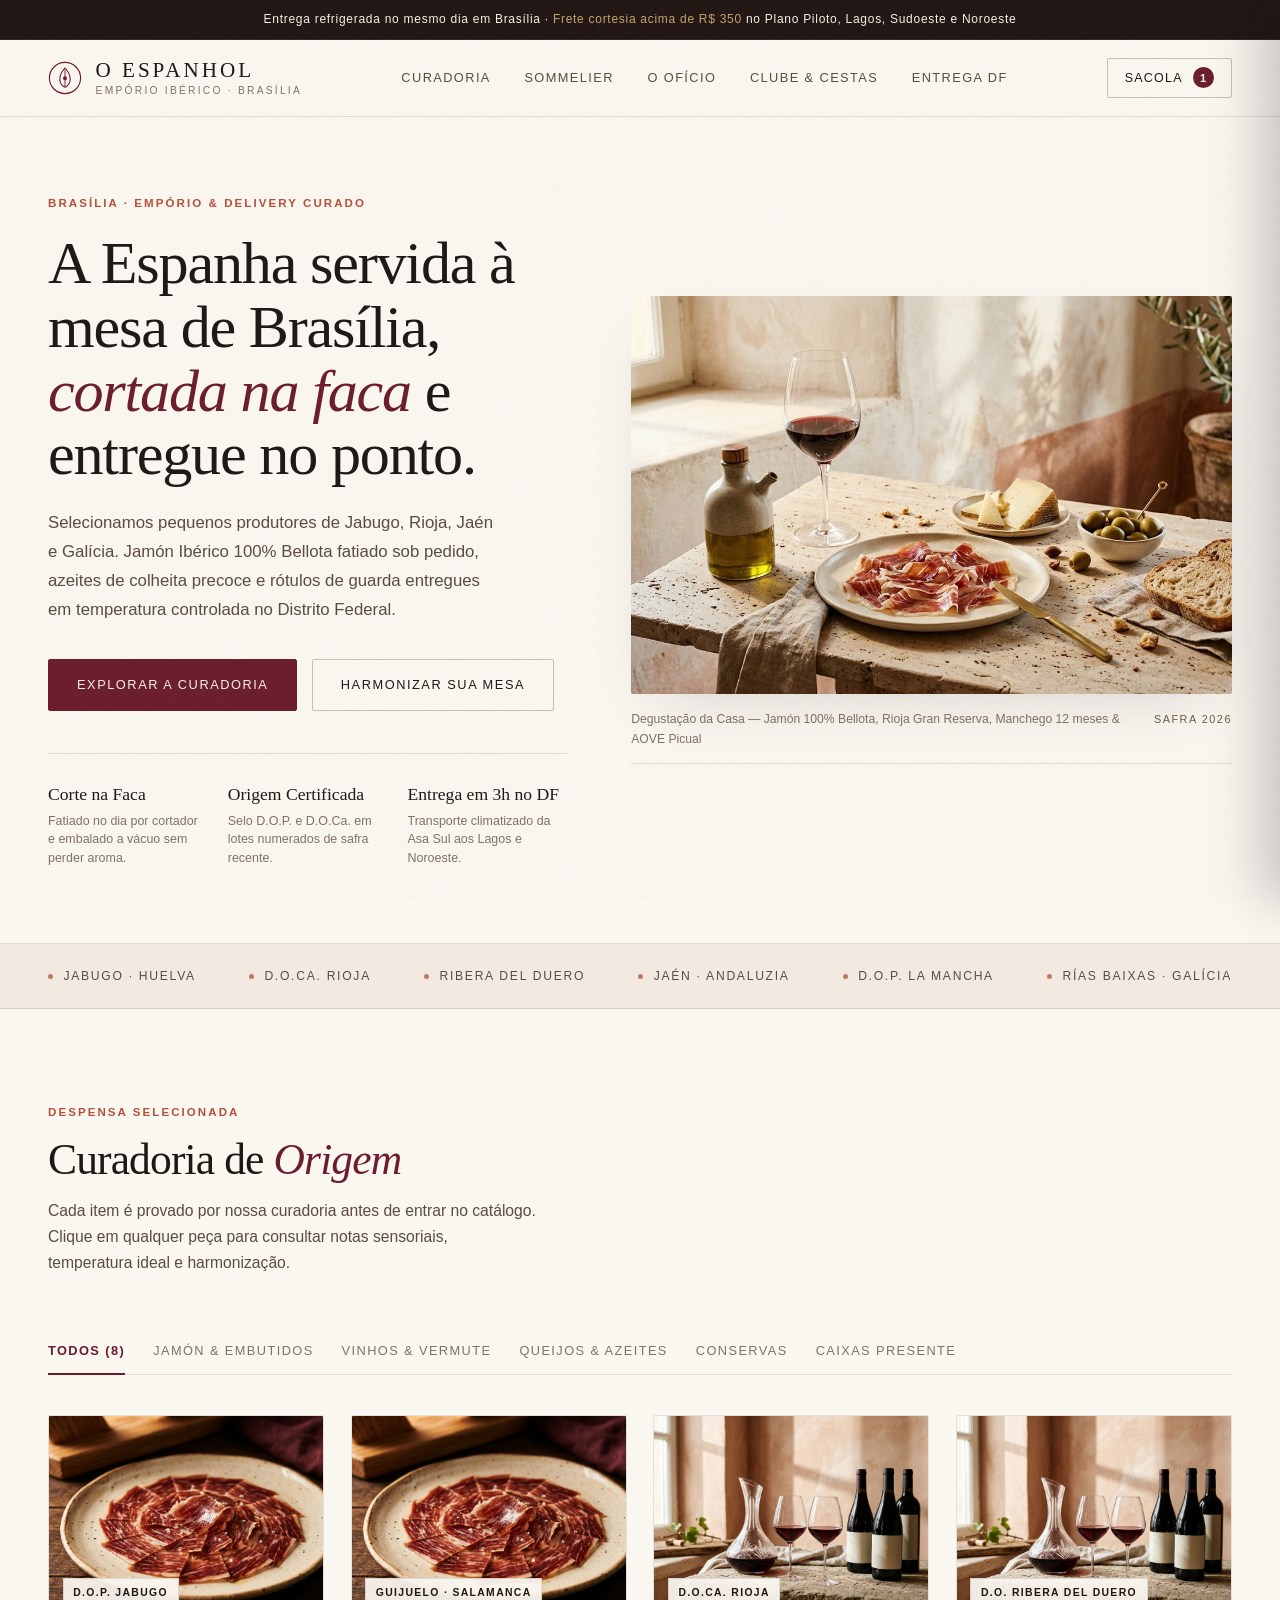
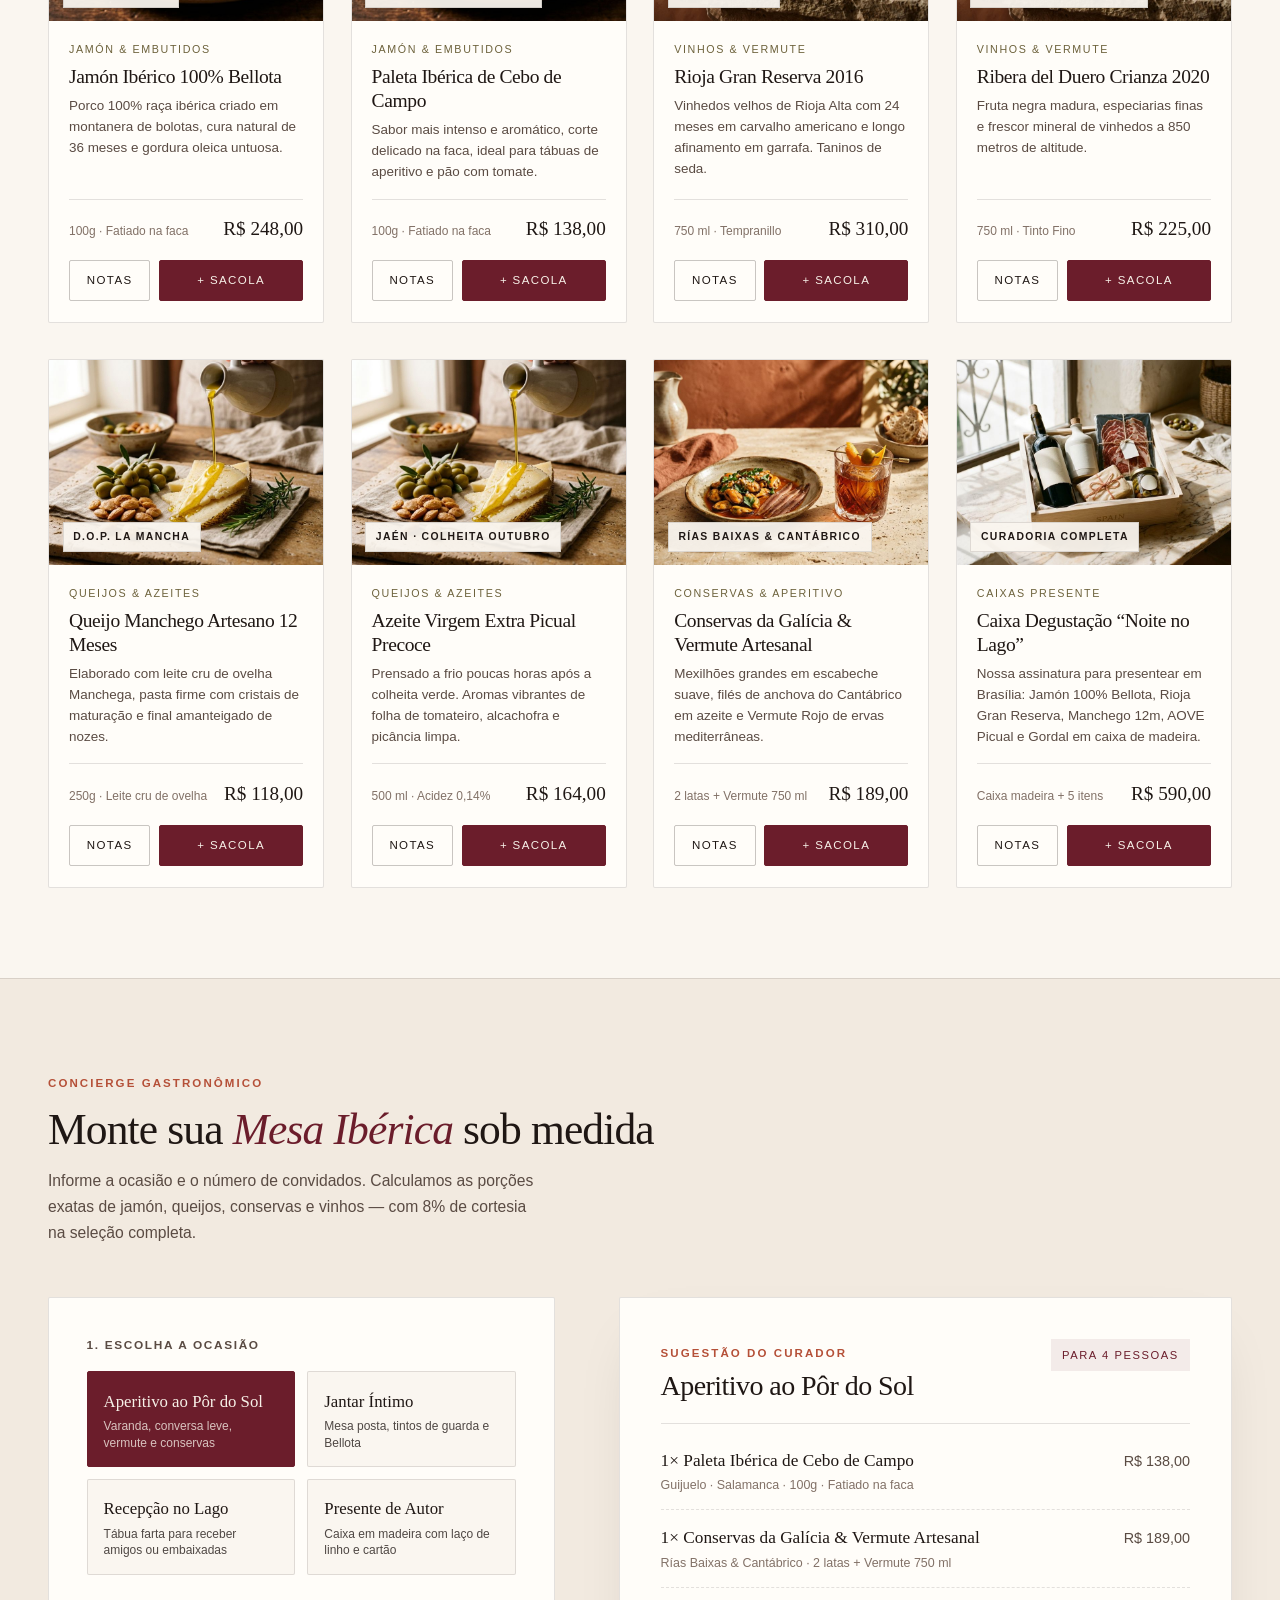
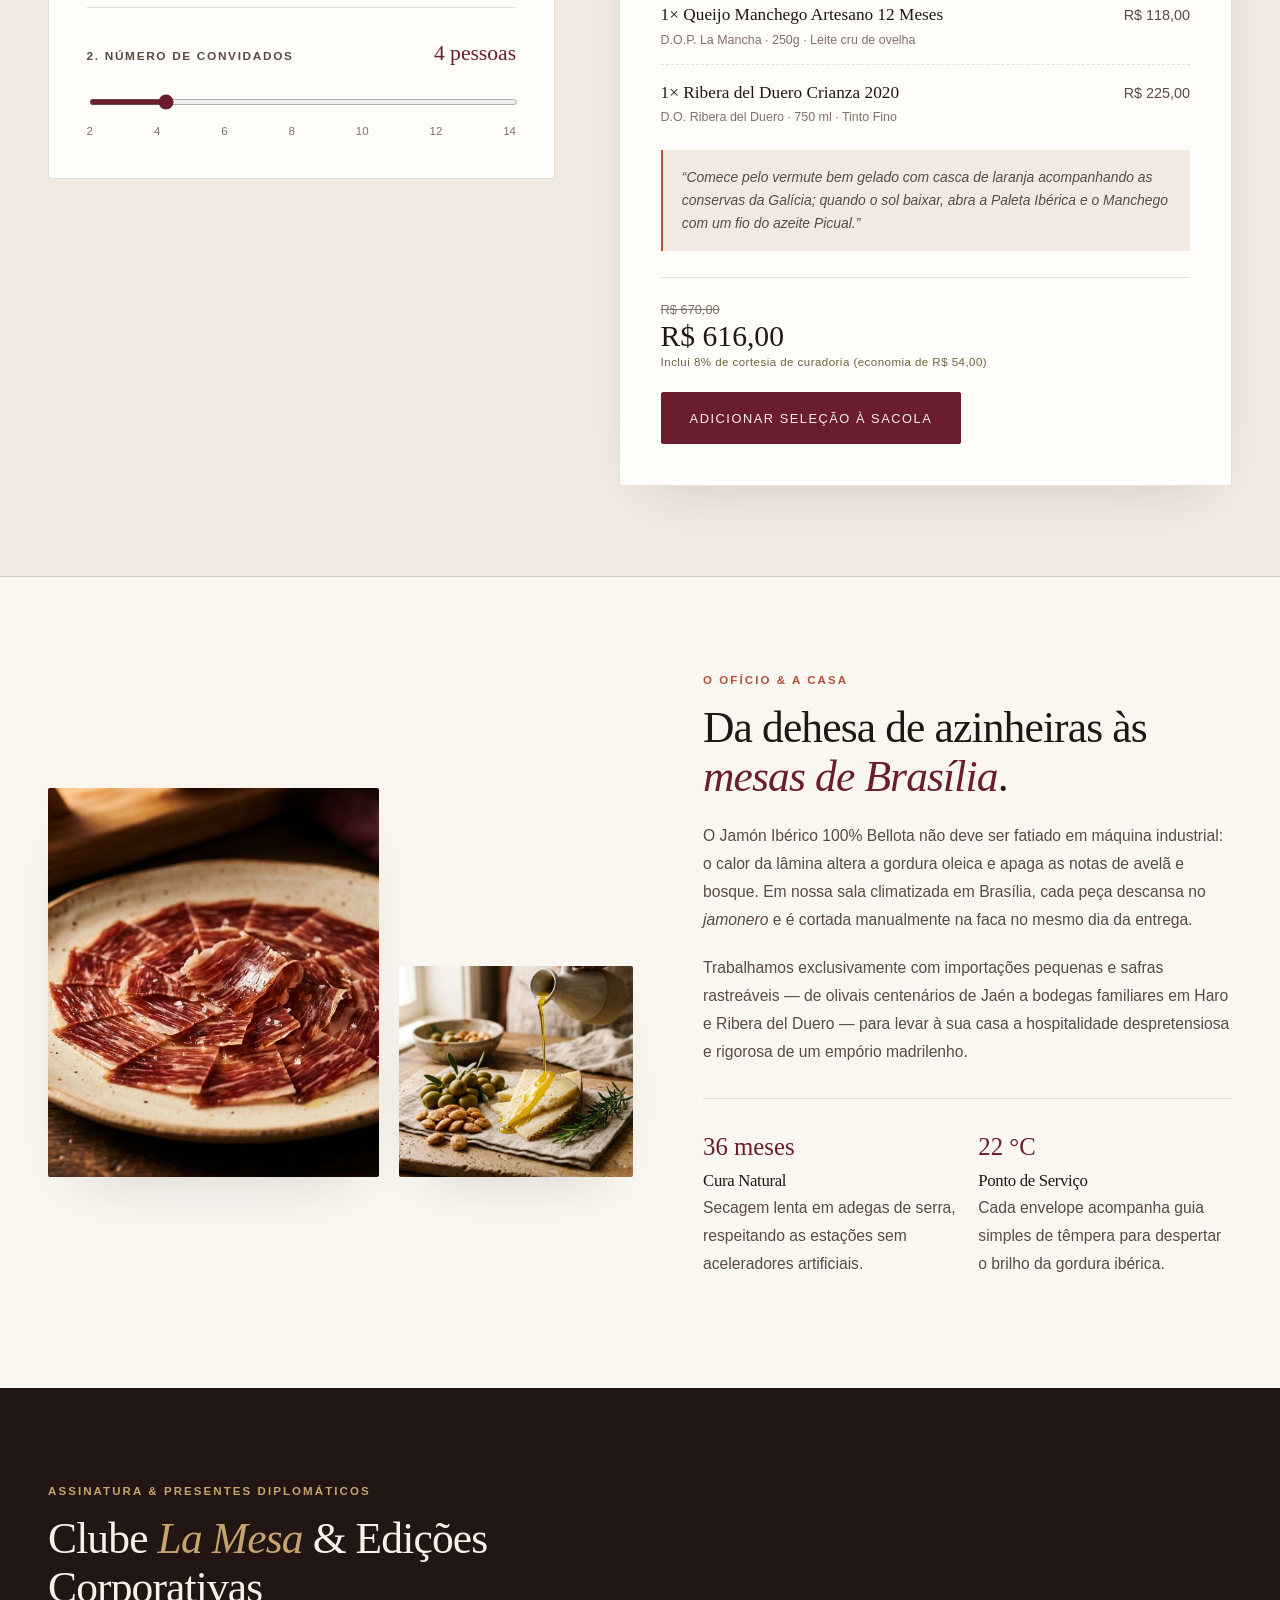
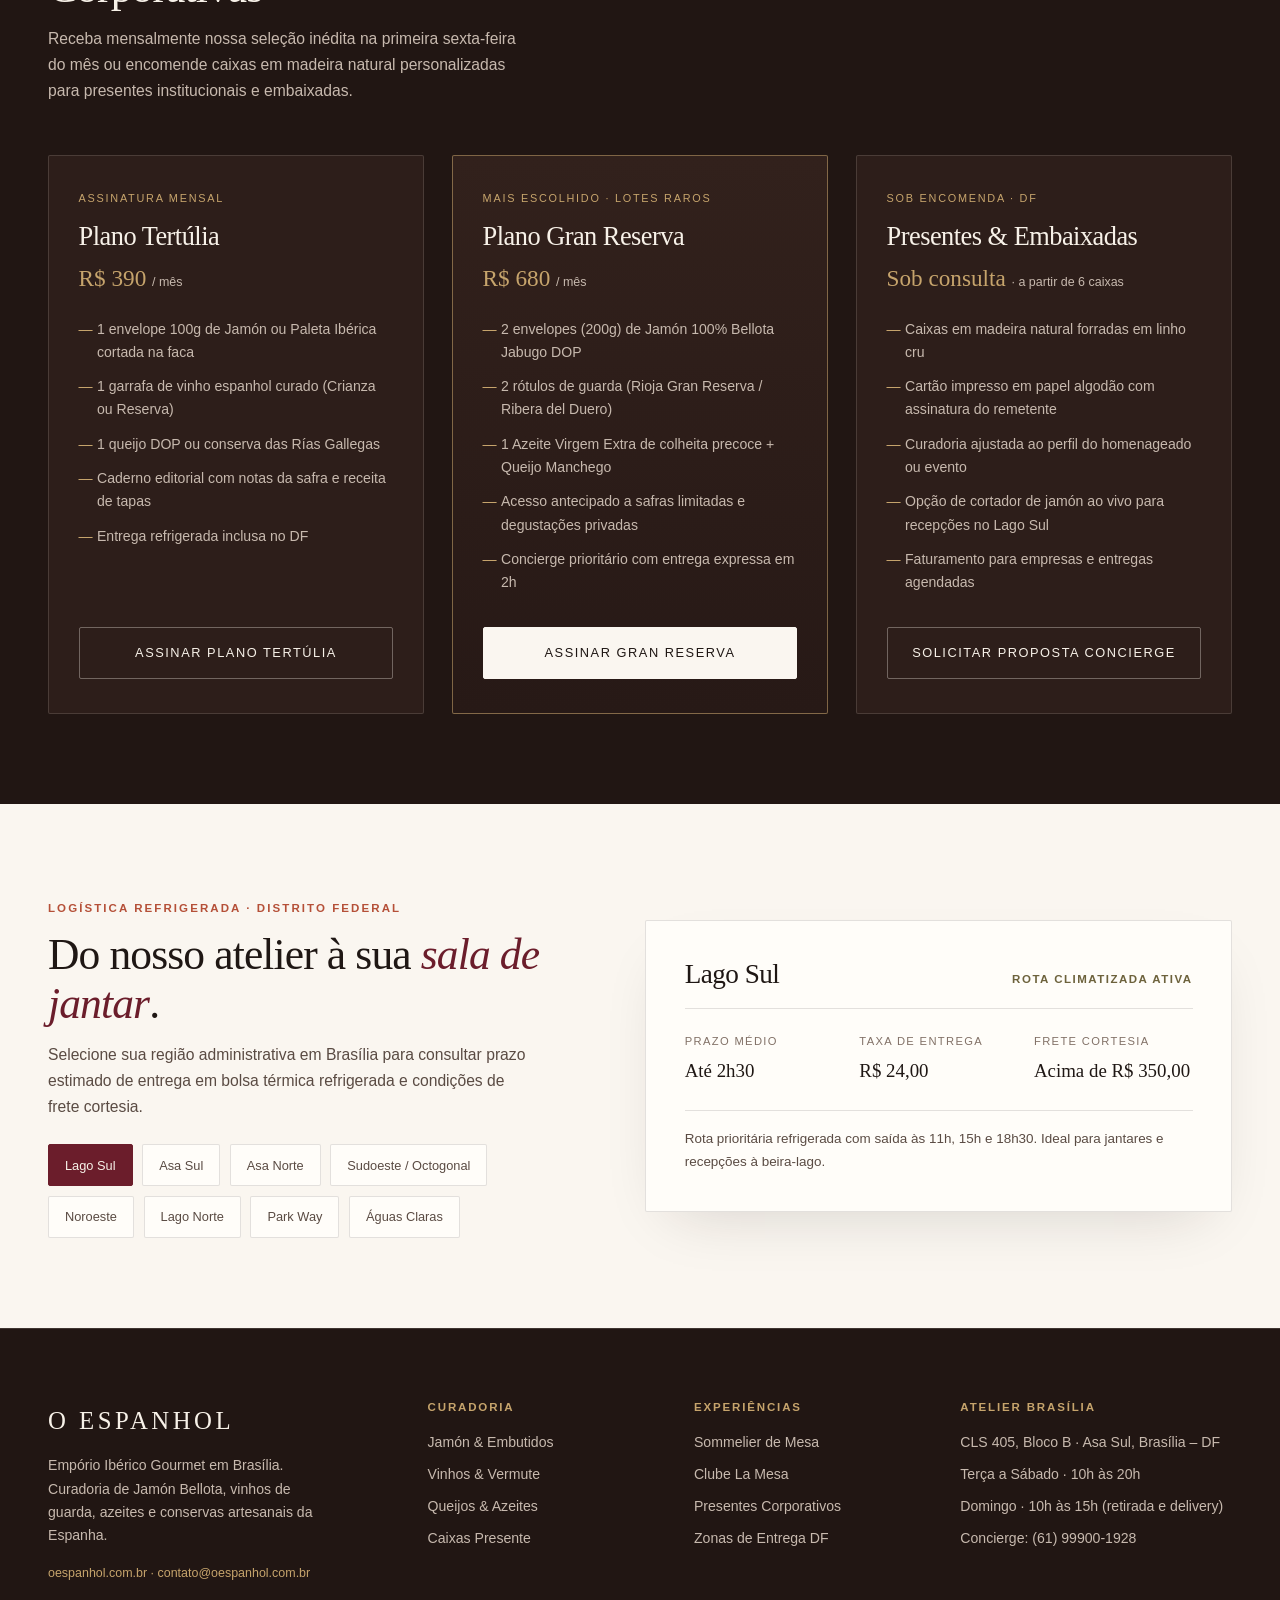
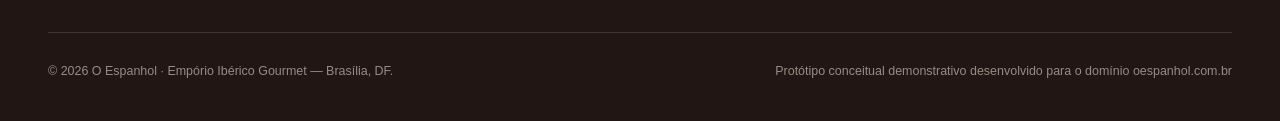
==== index.html @ 449b9691 "site no ar primeira versão do site" ====
<!DOCTYPE html>
<html lang="pt-BR">
<head>
  <meta charset="UTF-8" />
  <meta name="viewport" content="width=device-width, initial-scale=1.0" />
  <title>O Espanhol — Empório Ibérico Gourmet em Brasília | Jamón, Azeites &amp; Vinhos</title>
  <meta name="description" content="Delivery curado de Jamón Ibérico 100% Bellota cortado na faca, vinhos de Rioja e Ribera del Duero, azeites de colheita precoce e queijos DOP em Brasília, DF." />
  <meta property="og:title" content="O Espanhol — Empório Ibérico Gourmet em Brasília" />
  <meta property="og:description" content="A Espanha servida à mesa de Brasília, cortada na faca e entregue refrigerada no mesmo dia." />
  <meta property="og:type" content="website" />
  <link rel="stylesheet" href="./styles.css" />
</head>
<body>

  <!-- Announcement Bar -->
  <div class="announcement-bar">
    Entrega refrigerada no mesmo dia em Brasília · <strong>Frete cortesia acima de R$ 350</strong> no Plano Piloto, Lagos, Sudoeste e Noroeste
  </div>

  <!-- Header -->
  <header class="site-header">
    <div class="container header-inner">
      <a href="#topo" class="brand-mark" aria-label="O Espanhol — Página Inicial">
        <svg class="brand-crest" viewBox="0 0 36 36" fill="none" xmlns="http://www.w3.org/2000/svg" aria-hidden="true">
          <circle cx="18" cy="18" r="16.5" stroke="currentColor" stroke-width="1.2"/>
          <path d="M18 7.5C14.2 11.2 12.5 14.8 12.5 19.2C12.5 23.2 14.9 26.2 18 27.8C21.1 26.2 23.5 23.2 23.5 19.2C23.5 14.8 21.8 11.2 18 7.5Z" stroke="currentColor" stroke-width="1.15"/>
          <path d="M18 9.5V27.5" stroke="currentColor" stroke-width="1"/>
          <circle cx="18" cy="18.2" r="2.1" fill="currentColor"/>
        </svg>
        <span class="brand-wordmark">
          <span class="brand-name">O Espanhol</span>
          <span class="brand-sub">Empório Ibérico · Brasília</span>
        </span>
      </a>

      <nav class="main-nav" aria-label="Navegação principal">
        <a href="#curadoria">Curadoria</a>
        <a href="#sommelier">Sommelier</a>
        <a href="#oficio">O Ofício</a>
        <a href="#clube">Clube &amp; Cestas</a>
        <a href="#entrega">Entrega DF</a>
      </nav>

      <div class="header-actions">
        <button id="open-cart-btn" class="cart-trigger" type="button" aria-label="Abrir sacola">
          <span>Sacola</span>
          <span id="cart-count" class="cart-count">0</span>
        </button>
        <button id="mobile-menu-btn" class="mobile-menu-btn" type="button" aria-label="Abrir menu" aria-expanded="false">
          <svg width="18" height="14" viewBox="0 0 18 14" fill="none" aria-hidden="true">
            <path d="M1 1H17M1 7H17M1 13H17" stroke="currentColor" stroke-width="1.4" stroke-linecap="round"/>
          </svg>
        </button>
      </div>
    </div>

    <nav id="mobile-nav" class="mobile-nav" aria-label="Navegação móvel">
      <a href="#curadoria">Curadoria</a>
      <a href="#sommelier">Sommelier</a>
      <a href="#oficio">O Ofício</a>
      <a href="#clube">Clube &amp; Cestas</a>
      <a href="#entrega">Entrega DF</a>
    </nav>
  </header>

  <main id="topo">

    <!-- Hero Section -->
    <section class="hero">
      <div class="container hero-grid">
        <div class="hero-copy">
          <span class="kicker">Brasília · Empório &amp; Delivery Curado</span>
          <h1 class="hero-title">
            A Espanha servida à mesa de Brasília, <span class="italic-accent">cortada na faca</span> e entregue no ponto.
          </h1>
          <p class="hero-lead">
            Selecionamos pequenos produtores de Jabugo, Rioja, Jaén e Galícia. Jamón Ibérico 100% Bellota fatiado sob pedido, azeites de colheita precoce e rótulos de guarda entregues em temperatura controlada no Distrito Federal.
          </p>
          <div class="hero-actions">
            <a href="#curadoria" class="btn btn--primary">Explorar a Curadoria</a>
            <a href="#sommelier" class="btn btn--secondary">Harmonizar sua Mesa</a>
          </div>

          <div class="hero-facts">
            <div>
              <span class="hero-fact-label">Corte na Faca</span>
              <span class="hero-fact-desc">Fatiado no dia por cortador e embalado a vácuo sem perder aroma.</span>
            </div>
            <div>
              <span class="hero-fact-label">Origem Certificada</span>
              <span class="hero-fact-desc">Selo D.O.P. e D.O.Ca. em lotes numerados de safra recente.</span>
            </div>
            <div>
              <span class="hero-fact-label">Entrega em 3h no DF</span>
              <span class="hero-fact-desc">Transporte climatizado da Asa Sul aos Lagos e Noroeste.</span>
            </div>
          </div>
        </div>

        <figure class="hero-figure">
          <div class="hero-image-frame">
            <img src="./assets/hero.jpg" alt="Mesa editorial com Jamón Ibérico fatiado na faca, taça de vinho tinto Rioja, azeite extra virgem espanhol, queijo Manchego e azeitonas Gordal" />
          </div>
          <figcaption class="hero-caption">
            <span>Degustação da Casa — Jamón 100% Bellota, Rioja Gran Reserva, Manchego 12 meses &amp; AOVE Picual</span>
            <span class="hero-caption-origin">Safra 2026</span>
          </figcaption>
        </figure>
      </div>
    </section>

    <!-- Origins Strip -->
    <div class="origins-strip" aria-label="Denominações de origem espanholas">
      <div class="container">
        <ul class="origins-list">
          <li>Jabugo · Huelva</li>
          <li>D.O.Ca. Rioja</li>
          <li>Ribera del Duero</li>
          <li>Jaén · Andaluzia</li>
          <li>D.O.P. La Mancha</li>
          <li>Rías Baixas · Galícia</li>
        </ul>
      </div>
    </div>

    <!-- Curated Catalog -->
    <section id="curadoria" class="section">
      <div class="container">
        <div class="section-header">
          <div class="section-heading-group">
            <span class="kicker">Despensa Selecionada</span>
            <h2 class="section-title">Curadoria de <span class="italic-accent">Origem</span></h2>
            <p class="section-subtitle">
              Cada item é provado por nossa curadoria antes de entrar no catálogo. Clique em qualquer peça para consultar notas sensoriais, temperatura ideal e harmonização.
            </p>
          </div>
        </div>

        <div id="catalog-filters" class="catalog-filters" role="tablist" aria-label="Filtrar produtos por categoria">
          <button class="filter-tab is-active" type="button" role="tab" aria-selected="true" data-category="todos">Todos (8)</button>
          <button class="filter-tab" type="button" role="tab" aria-selected="false" data-category="jamon">Jamón &amp; Embutidos</button>
          <button class="filter-tab" type="button" role="tab" aria-selected="false" data-category="vinhos">Vinhos &amp; Vermute</button>
          <button class="filter-tab" type="button" role="tab" aria-selected="false" data-category="queijos">Queijos &amp; Azeites</button>
          <button class="filter-tab" type="button" role="tab" aria-selected="false" data-category="conservas">Conservas</button>
          <button class="filter-tab" type="button" role="tab" aria-selected="false" data-category="cestas">Caixas Presente</button>
        </div>

        <div id="product-grid" class="product-grid" aria-live="polite">
          <!-- Populated dynamically by app.js -->
        </div>
      </div>
    </section>

    <!-- Interactive Sommelier & Table Composer -->
    <section id="sommelier" class="section section--linen">
      <div class="container">
        <div class="section-header">
          <div class="section-heading-group">
            <span class="kicker">Concierge Gastronômico</span>
            <h2 class="section-title">Monte sua <span class="italic-accent">Mesa Ibérica</span> sob medida</h2>
            <p class="section-subtitle">
              Informe a ocasião e o número de convidados. Calculamos as porções exatas de jamón, queijos, conservas e vinhos — com 8% de cortesia na seleção completa.
            </p>
          </div>
        </div>

        <div class="sommelier-layout">
          <div class="sommelier-controls">
            <div class="control-group">
              <div class="control-label">
                <span>1. Escolha a ocasião</span>
              </div>
              <div id="occasion-grid" class="occasion-grid">
                <button class="occasion-btn is-active" type="button" data-occasion="aperitivo">
                  <span class="occasion-title">Aperitivo ao Pôr do Sol</span>
                  <span class="occasion-sub">Varanda, conversa leve, vermute e conservas</span>
                </button>
                <button class="occasion-btn" type="button" data-occasion="jantar">
                  <span class="occasion-title">Jantar Íntimo</span>
                  <span class="occasion-sub">Mesa posta, tintos de guarda e Bellota</span>
                </button>
                <button class="occasion-btn" type="button" data-occasion="recepcao">
                  <span class="occasion-title">Recepção no Lago</span>
                  <span class="occasion-sub">Tábua farta para receber amigos ou embaixadas</span>
                </button>
                <button class="occasion-btn" type="button" data-occasion="presente">
                  <span class="occasion-title">Presente de Autor</span>
                  <span class="occasion-sub">Caixa em madeira com laço de linho e cartão</span>
                </button>
              </div>
            </div>

            <div class="control-group">
              <label class="control-label" for="guest-slider">
                <span>2. Número de convidados</span>
                <span id="guest-readout" class="control-value tabular">4 pessoas</span>
              </label>
              <input id="guest-slider" class="range-slider" type="range" min="2" max="14" step="2" value="4" />
              <div class="range-marks">
                <span>2</span>
                <span>4</span>
                <span>6</span>
                <span>8</span>
                <span>10</span>
                <span>12</span>
                <span>14</span>
              </div>
            </div>
          </div>

          <div class="sommelier-result" aria-live="polite">
            <div class="result-header">
              <div>
                <span class="kicker">Sugestão do Curador</span>
                <h3 id="pairing-title" class="result-title">Aperitivo ao Pôr do Sol</h3>
              </div>
              <span id="pairing-serves" class="result-badge">Para 4 pessoas</span>
            </div>

            <ul id="pairing-list" class="pairing-list">
              <!-- Populated dynamically by app.js -->
            </ul>

            <p id="pairing-note" class="curator-note"></p>

            <div class="result-footer">
              <div class="result-pricing">
                <span id="pairing-original" class="result-original tabular"></span>
                <span id="pairing-total" class="result-total tabular"></span>
                <span id="pairing-saving" class="result-saving"></span>
              </div>
              <button id="add-pairing-btn" class="btn btn--primary" type="button">
                Adicionar Seleção à Sacola
              </button>
            </div>
          </div>
        </div>
      </div>
    </section>

    <!-- Editorial Story / Craft -->
    <section id="oficio" class="section">
      <div class="container story-grid reveal">
        <div class="story-visual">
          <img class="story-img-tall" src="./assets/jamon.jpg" alt="Fatias finas e translúcidas de Jamón Ibérico de Bellota dispostas em prato de cerâmica artesanal" />
          <img class="story-img-small" src="./assets/manchego.jpg" alt="Azeite extra virgem espanhol sendo vertido sobre queijo Manchego curado com azeitonas e amêndoas Marcona" />
        </div>

        <div class="story-copy">
          <span class="kicker">O Ofício &amp; A Casa</span>
          <h2 class="section-title">Da dehesa de azinheiras às <span class="italic-accent">mesas de Brasília</span>.</h2>
          <p style="margin-top: 1.35rem;">
            O Jamón Ibérico 100% Bellota não deve ser fatiado em máquina industrial: o calor da lâmina altera a gordura oleica e apaga as notas de avelã e bosque. Em nossa sala climatizada em Brasília, cada peça descansa no <em>jamonero</em> e é cortada manualmente na faca no mesmo dia da entrega.
          </p>
          <p>
            Trabalhamos exclusivamente com importações pequenas e safras rastreáveis — de olivais centenários de Jaén a bodegas familiares em Haro e Ribera del Duero — para levar à sua casa a hospitalidade despretensiosa e rigorosa de um empório madrilenho.
          </p>

          <div class="story-pillars">
            <div>
              <span class="pillar-num">36 meses</span>
              <h3 class="pillar-title">Cura Natural</h3>
              <p class="pillar-text">Secagem lenta em adegas de serra, respeitando as estações sem aceleradores artificiais.</p>
            </div>
            <div>
              <span class="pillar-num">22 °C</span>
              <h3 class="pillar-title">Ponto de Serviço</h3>
              <p class="pillar-text">Cada envelope acompanha guia simples de têmpera para despertar o brilho da gordura ibérica.</p>
            </div>
          </div>
        </div>
      </div>
    </section>

    <!-- Clube La Mesa & Corporate Gifts -->
    <section id="clube" class="section section--deep">
      <div class="container">
        <div class="section-header">
          <div class="section-heading-group">
            <span class="kicker kicker--light">Assinatura &amp; Presentes Diplomáticos</span>
            <h2 class="section-title section-title--light">Clube <span class="italic-accent--light">La Mesa</span> &amp; Edições Corporativas</h2>
            <p class="section-subtitle section-subtitle--light">
              Receba mensalmente nossa seleção inédita na primeira sexta-feira do mês ou encomende caixas em madeira natural personalizadas para presentes institucionais e embaixadas.
            </p>
          </div>
        </div>

        <div class="club-grid">
          <article class="club-card reveal">
            <span class="club-tag">Assinatura Mensal</span>
            <h3 class="club-name">Plano Tertúlia</h3>
            <div class="club-price tabular">R$ 390 <span>/ mês</span></div>
            <ul class="club-list">
              <li>1 envelope 100g de Jamón ou Paleta Ibérica cortada na faca</li>
              <li>1 garrafa de vinho espanhol curado (Crianza ou Reserva)</li>
              <li>1 queijo DOP ou conserva das Rías Gallegas</li>
              <li>Caderno editorial com notas da safra e receita de tapas</li>
              <li>Entrega refrigerada inclusa no DF</li>
            </ul>
            <button class="btn btn--ghost-light club-add-btn" type="button" data-plan-id="clube-tertulia">
              Assinar Plano Tertúlia
            </button>
          </article>

          <article class="club-card club-card--featured reveal">
            <span class="club-tag">Mais Escolhido · Lotes Raros</span>
            <h3 class="club-name">Plano Gran Reserva</h3>
            <div class="club-price tabular">R$ 680 <span>/ mês</span></div>
            <ul class="club-list">
              <li>2 envelopes (200g) de Jamón 100% Bellota Jabugo DOP</li>
              <li>2 rótulos de guarda (Rioja Gran Reserva / Ribera del Duero)</li>
              <li>1 Azeite Virgem Extra de colheita precoce + Queijo Manchego</li>
              <li>Acesso antecipado a safras limitadas e degustações privadas</li>
              <li>Concierge prioritário com entrega expressa em 2h</li>
            </ul>
            <button class="btn btn--light club-add-btn" type="button" data-plan-id="clube-gran-reserva">
              Assinar Gran Reserva
            </button>
          </article>

          <article class="club-card reveal">
            <span class="club-tag">Sob Encomenda · DF</span>
            <h3 class="club-name">Presentes &amp; Embaixadas</h3>
            <div class="club-price tabular">Sob consulta <span>· a partir de 6 caixas</span></div>
            <ul class="club-list">
              <li>Caixas em madeira natural forradas em linho cru</li>
              <li>Cartão impresso em papel algodão com assinatura do remetente</li>
              <li>Curadoria ajustada ao perfil do homenageado ou evento</li>
              <li>Opção de cortador de jamón ao vivo para recepções no Lago Sul</li>
              <li>Faturamento para empresas e entregas agendadas</li>
            </ul>
            <button class="btn btn--ghost-light" type="button" id="corporate-inquiry-btn">
              Solicitar Proposta Concierge
            </button>
          </article>
        </div>
      </div>
    </section>

    <!-- Delivery DF Interactive Zone Checker -->
    <section id="entrega" class="section">
      <div class="container delivery-box reveal">
        <div>
          <span class="kicker">Logística Refrigerada · Distrito Federal</span>
          <h2 class="section-title">Do nosso atelier à sua <span class="italic-accent">sala de jantar</span>.</h2>
          <p class="section-subtitle">
            Selecione sua região administrativa em Brasília para consultar prazo estimado de entrega em bolsa térmica refrigerada e condições de frete cortesia.
          </p>

          <div id="zone-buttons" class="zone-buttons" role="group" aria-label="Selecionar região de Brasília">
            <!-- Populated dynamically by app.js -->
          </div>
        </div>

        <div class="delivery-card" aria-live="polite">
          <div class="delivery-card-top">
            <h3 id="delivery-zone-name" class="delivery-zone-name">Lago Sul</h3>
            <span class="delivery-status">Rota climatizada ativa</span>
          </div>

          <div class="delivery-metrics">
            <div>
              <span class="delivery-metric-label">Prazo médio</span>
              <span id="delivery-eta" class="delivery-metric-val">Até 2h30</span>
            </div>
            <div>
              <span class="delivery-metric-label">Taxa de entrega</span>
              <span id="delivery-fee" class="delivery-metric-val tabular">R$ 24,00</span>
            </div>
            <div>
              <span class="delivery-metric-label">Frete cortesia</span>
              <span id="delivery-free-min" class="delivery-metric-val tabular">Acima de R$ 350</span>
            </div>
          </div>

          <p id="delivery-note" class="delivery-note">
            Pedidos confirmados até às 18h seguem no mesmo dia em embalagem térmica com gelo reutilizável. Retirada sem custo disponível no Atelier Asa Sul (CLS 405).
          </p>
        </div>
      </div>
    </section>

  </main>

  <!-- Footer -->
  <footer class="site-footer">
    <div class="container">
      <div class="footer-grid">
        <div>
          <div class="footer-brand-name">O Espanhol</div>
          <p style="font-size: 0.88rem; line-height: 1.65; margin: 0 0 1rem; max-width: 34ch;">
            Empório Ibérico Gourmet em Brasília. Curadoria de Jamón Bellota, vinhos de guarda, azeites e conservas artesanais da Espanha.
          </p>
          <p style="font-size: 0.78rem; color: var(--gold-soft); margin: 0;">oespanhol.com.br · contato@oespanhol.com.br</p>
        </div>

        <div>
          <h4 class="footer-heading">Curadoria</h4>
          <ul class="footer-links">
            <li><a href="#curadoria">Jamón &amp; Embutidos</a></li>
            <li><a href="#curadoria">Vinhos &amp; Vermute</a></li>
            <li><a href="#curadoria">Queijos &amp; Azeites</a></li>
            <li><a href="#curadoria">Caixas Presente</a></li>
          </ul>
        </div>

        <div>
          <h4 class="footer-heading">Experiências</h4>
          <ul class="footer-links">
            <li><a href="#sommelier">Sommelier de Mesa</a></li>
            <li><a href="#clube">Clube La Mesa</a></li>
            <li><a href="#clube">Presentes Corporativos</a></li>
            <li><a href="#entrega">Zonas de Entrega DF</a></li>
          </ul>
        </div>

        <div>
          <h4 class="footer-heading">Atelier Brasília</h4>
          <ul class="footer-links">
            <li>CLS 405, Bloco B · Asa Sul, Brasília – DF</li>
            <li>Terça a Sábado · 10h às 20h</li>
            <li>Domingo · 10h às 15h (retirada e delivery)</li>
            <li>Concierge: (61) 99900-1928</li>
          </ul>
        </div>
      </div>

      <div class="footer-bottom">
        <span>© 2026 O Espanhol · Empório Ibérico Gourmet — Brasília, DF.</span>
        <span>Protótipo conceitual demonstrativo desenvolvido para o domínio oespanhol.com.br</span>
      </div>
    </div>
  </footer>

  <!-- Shared Backdrop Overlay -->
  <div id="overlay" class="overlay" aria-hidden="true"></div>

  <!-- Slide-Over Cart Drawer -->
  <aside id="cart-drawer" class="cart-drawer" aria-label="Sacola de compras" aria-hidden="true">
    <div class="drawer-header">
      <h2 class="drawer-title">Sua Sacola</h2>
      <button id="close-cart-btn" class="icon-close" type="button" aria-label="Fechar sacola">&times;</button>
    </div>

    <div class="free-shipping-bar">
      <div id="shipping-bar-text">Adicione R$ 350,00 para ganhar frete refrigerado cortesia em Brasília.</div>
      <div class="progress-track">
        <div id="shipping-progress" class="progress-fill"></div>
      </div>
    </div>

    <div id="cart-items-container" class="drawer-body">
      <!-- Rendered by app.js -->
    </div>

    <div class="drawer-footer">
      <div class="drawer-zone-select">
        <label for="cart-zone-select">Região de entrega (DF):</label>
        <select id="cart-zone-select"></select>
      </div>
      <div class="summary-line">
        <span>Subtotal</span>
        <span id="cart-subtotal" class="tabular">R$ 0,00</span>
      </div>
      <div class="summary-line">
        <span>Entrega refrigerada</span>
        <span id="cart-shipping" class="tabular">—</span>
      </div>
      <div class="summary-total">
        <span>Total</span>
        <span id="cart-total" class="tabular">R$ 0,00</span>
      </div>
      <button id="checkout-btn" class="btn btn--primary" type="button" style="width: 100%;">
        Finalizar com o Concierge
      </button>
    </div>
  </aside>

  <!-- Product Tasting Sheet Modal -->
  <div id="product-modal" class="modal" role="dialog" aria-modal="true" aria-hidden="true" aria-labelledby="modal-product-title">
    <div class="modal-panel">
      <button id="close-product-modal" class="icon-close modal-close" type="button" aria-label="Fechar ficha">&times;</button>
      <div id="product-modal-body" class="product-modal-grid">
        <!-- Populated dynamically -->
      </div>
    </div>
  </div>

  <!-- Checkout / Concierge Confirmation Modal -->
  <div id="checkout-modal" class="modal" role="dialog" aria-modal="true" aria-hidden="true" aria-labelledby="checkout-modal-title">
    <div class="modal-panel">
      <button id="close-checkout-modal" class="icon-close modal-close" type="button" aria-label="Fechar resumo">&times;</button>
      <div class="checkout-modal-body">
        <span class="kicker">Pedido Pronto para o Concierge</span>
        <h3 id="checkout-modal-title" style="font-size: 1.9rem; margin-top: 0.4rem;">Resumo do seu pedido no O Espanhol</h3>
        <p style="color: var(--ink-secondary); font-size: 0.92rem; margin-top: 0.65rem;">
          Em operação real, este botão abre diretamente o WhatsApp do Concierge ou checkout PIX/cartão. Copie o resumo abaixo para testar a experiência completa:
        </p>
        <div id="order-summary-text" class="order-summary-box"></div>
        <div style="display: flex; gap: 0.75rem; flex-wrap: wrap;">
          <button id="copy-order-btn" class="btn btn--primary" type="button">Copiar Resumo do Pedido</button>
          <button id="clear-and-close-btn" class="btn btn--secondary" type="button">Concluir &amp; Limpar Sacola</button>
        </div>
      </div>
    </div>
  </div>

  <!-- Toast -->
  <div id="toast" class="toast" role="status" aria-live="polite"></div>

  <script src="./app.js"></script>
</body>
</html>
---- styles.css ----
/* ==========================================================================
   O ESPANHOL — Empório Ibérico Gourmet · Brasília, DF
   Editorial Design System — Warm Travertine, Rioja Wine & Terracotta
   ========================================================================== */

:root {
  /* Surfaces */
  --bg-canvas: #FAF6F0;
  --bg-linen: #F2EAE0;
  --bg-surface: #FFFDF9;
  --bg-warm-tint: #EAE0D3;
  --bg-deep: #211613;
  --bg-deep-elevated: #2D1E1A;

  /* Ink */
  --ink-primary: #1F1714;
  --ink-secondary: #5A4B43;
  --ink-muted: #827167;
  --ink-on-dark: #F7F1E8;
  --ink-on-dark-muted: #C7B9AE;

  /* Brand Accents */
  --wine: #6B1D2B;
  --wine-hover: #531520;
  --wine-soft: rgba(107, 29, 43, 0.08);
  --terracotta: #B55038;
  --terracotta-soft: rgba(181, 80, 56, 0.12);
  --olive: #6D623C;
  --gold-soft: #C6A46C;

  /* Hairlines & Elevation */
  --hairline: rgba(31, 23, 20, 0.12);
  --hairline-strong: rgba(31, 23, 20, 0.24);
  --hairline-dark: rgba(247, 241, 232, 0.14);
  --shadow-editorial: 0 24px 60px -28px rgba(31, 23, 20, 0.18);
  --shadow-drawer: -18px 0 50px rgba(24, 15, 12, 0.22);

  /* Typography */
  --font-serif: "Iowan Old Style", "Palatino Linotype", "Book Antiqua", Palatino, "Cormorant Garamond", Georgia, serif;
  --font-sans: -apple-system, BlinkMacSystemFont, "Segoe UI", Roboto, "Helvetica Neue", Arial, sans-serif;

  /* Layout */
  --container-max: 1240px;
  --gutter: clamp(1.25rem, 4vw, 3rem);
  --radius-sm: 2px;
  --radius-md: 4px;
  --transition: 260ms cubic-bezier(0.22, 1, 0.36, 1);
}

*,
*::before,
*::after {
  box-sizing: border-box;
}

html {
  scroll-behavior: smooth;
  -webkit-font-smoothing: antialiased;
  -moz-osx-font-smoothing: grayscale;
  background-color: var(--bg-canvas);
  color: var(--ink-primary);
}

body {
  margin: 0;
  font-family: var(--font-sans);
  font-size: 16px;
  line-height: 1.65;
  color: var(--ink-primary);
  background-color: var(--bg-canvas);
  position: relative;
  overflow-x: hidden;
}

/* Subtle mineral paper texture across canvas */
body::before {
  content: "";
  position: fixed;
  inset: 0;
  pointer-events: none;
  z-index: 900;
  opacity: 0.028;
  background-image: url("data:image/svg+xml,%3Csvg viewBox='0 0 200 200' xmlns='http://www.w3.org/2000/svg'%3E%3Cfilter id='n'%3E%3CfeTurbulence type='fractalNoise' baseFrequency='0.85' numOctaves='3' stitchTiles='stitch'/%3E%3C/filter%3E%3Crect width='100%25' height='100%25' filter='url(%23n)'/%3E%3C/svg%3E");
}

img {
  display: block;
  max-width: 100%;
  height: auto;
}

button,
input,
select {
  font: inherit;
  color: inherit;
}

button {
  cursor: pointer;
}

a {
  color: inherit;
  text-decoration: none;
}

:focus-visible {
  outline: 2px solid var(--wine);
  outline-offset: 3px;
}

/* Container & Utilities */
.container {
  width: min(var(--container-max), calc(100% - var(--gutter) * 2));
  margin-inline: auto;
}

.sr-only {
  position: absolute;
  width: 1px;
  height: 1px;
  padding: 0;
  margin: -1px;
  overflow: hidden;
  clip: rect(0, 0, 0, 0);
  white-space: nowrap;
  border: 0;
}

.kicker {
  display: inline-block;
  font-family: var(--font-sans);
  font-size: 0.72rem;
  font-weight: 600;
  letter-spacing: 0.18em;
  text-transform: uppercase;
  color: var(--terracotta);
}

.kicker--light {
  color: var(--gold-soft);
}

.display-title,
h1,
h2,
h3,
h4 {
  font-family: var(--font-serif);
  font-weight: 400;
  margin: 0;
  letter-spacing: -0.02em;
  line-height: 1.12;
}

.italic-accent {
  font-style: italic;
  color: var(--wine);
}

.italic-accent--light {
  font-style: italic;
  color: var(--gold-soft);
}

.tabular {
  font-variant-numeric: tabular-nums;
}

/* ==========================================================================
   Announcement Bar & Header
   ========================================================================== */

.announcement-bar {
  background-color: var(--bg-deep);
  color: var(--ink-on-dark);
  font-size: 0.75rem;
  letter-spacing: 0.06em;
  text-align: center;
  padding: 0.6rem var(--gutter);
  border-bottom: 1px solid rgba(255, 255, 255, 0.08);
}

.announcement-bar strong {
  color: var(--gold-soft);
  font-weight: 500;
}

.site-header {
  position: sticky;
  top: 0;
  z-index: 400;
  background-color: rgba(250, 246, 240, 0.92);
  backdrop-filter: blur(14px);
  -webkit-backdrop-filter: blur(14px);
  border-bottom: 1px solid var(--hairline);
  transition: background-color var(--transition);
}

.header-inner {
  display: flex;
  align-items: center;
  justify-content: space-between;
  gap: 1.5rem;
  height: 76px;
}

.brand-mark {
  display: inline-flex;
  align-items: center;
  gap: 0.85rem;
}

.brand-crest {
  width: 34px;
  height: 34px;
  color: var(--wine);
  flex-shrink: 0;
}

.brand-wordmark {
  display: flex;
  flex-direction: column;
  line-height: 1;
}

.brand-name {
  font-family: var(--font-serif);
  font-size: 1.32rem;
  letter-spacing: 0.14em;
  text-transform: uppercase;
  color: var(--ink-primary);
}

.brand-sub {
  font-size: 0.64rem;
  letter-spacing: 0.22em;
  text-transform: uppercase;
  color: var(--ink-muted);
  margin-top: 0.28rem;
}

.main-nav {
  display: flex;
  align-items: center;
  gap: 2.1rem;
}

.main-nav a {
  font-size: 0.8rem;
  letter-spacing: 0.11em;
  text-transform: uppercase;
  color: var(--ink-secondary);
  position: relative;
  padding-block: 0.35rem;
  transition: color var(--transition);
}

.main-nav a::after {
  content: "";
  position: absolute;
  left: 0;
  right: 0;
  bottom: 0;
  height: 1px;
  background-color: var(--wine);
  transform: scaleX(0);
  transform-origin: left;
  transition: transform var(--transition);
}

.main-nav a:hover {
  color: var(--ink-primary);
}

.main-nav a:hover::after {
  transform: scaleX(1);
}

.header-actions {
  display: flex;
  align-items: center;
  gap: 0.85rem;
}

.cart-trigger {
  display: inline-flex;
  align-items: center;
  gap: 0.65rem;
  background-color: transparent;
  border: 1px solid var(--hairline-strong);
  border-radius: var(--radius-sm);
  padding: 0.55rem 1.05rem;
  font-size: 0.78rem;
  letter-spacing: 0.1em;
  text-transform: uppercase;
  color: var(--ink-primary);
  transition: background-color var(--transition), border-color var(--transition), color var(--transition);
}

.cart-trigger:hover {
  background-color: var(--wine);
  border-color: var(--wine);
  color: var(--ink-on-dark);
}

.cart-count {
  display: inline-flex;
  align-items: center;
  justify-content: center;
  min-width: 21px;
  height: 21px;
  padding-inline: 0.35rem;
  border-radius: 999px;
  background-color: var(--wine);
  color: var(--ink-on-dark);
  font-size: 0.7rem;
  font-weight: 600;
  font-variant-numeric: tabular-nums;
  transition: background-color var(--transition), color var(--transition);
}

.cart-trigger:hover .cart-count {
  background-color: var(--bg-canvas);
  color: var(--wine);
}

.mobile-menu-btn {
  display: none;
  background: transparent;
  border: 1px solid var(--hairline-strong);
  border-radius: var(--radius-sm);
  width: 40px;
  height: 40px;
  align-items: center;
  justify-content: center;
}

/* ==========================================================================
   Buttons
   ========================================================================== */

.btn {
  display: inline-flex;
  align-items: center;
  justify-content: center;
  gap: 0.55rem;
  padding: 0.92rem 1.75rem;
  border-radius: var(--radius-sm);
  font-size: 0.8rem;
  font-weight: 500;
  letter-spacing: 0.12em;
  text-transform: uppercase;
  border: 1px solid transparent;
  transition: background-color var(--transition), color var(--transition), border-color var(--transition), transform var(--transition);
  white-space: nowrap;
}

.btn:active {
  transform: translateY(1px);
}

.btn--primary {
  background-color: var(--wine);
  color: var(--ink-on-dark);
  border-color: var(--wine);
}

.btn--primary:hover {
  background-color: var(--wine-hover);
  border-color: var(--wine-hover);
}

.btn--secondary {
  background-color: transparent;
  color: var(--ink-primary);
  border-color: var(--hairline-strong);
}

.btn--secondary:hover {
  border-color: var(--ink-primary);
  background-color: var(--bg-linen);
}

.btn--light {
  background-color: var(--bg-canvas);
  color: var(--ink-primary);
  border-color: var(--bg-canvas);
}

.btn--light:hover {
  background-color: #EFE5D8;
}

.btn--ghost-light {
  background-color: transparent;
  color: var(--ink-on-dark);
  border-color: rgba(247, 241, 232, 0.34);
}

.btn--ghost-light:hover {
  background-color: rgba(247, 241, 232, 0.1);
  border-color: var(--ink-on-dark);
}

.btn--sm {
  padding: 0.62rem 1.05rem;
  font-size: 0.72rem;
}

/* ==========================================================================
   Hero — Asymmetric Editorial Cover
   ========================================================================== */

.hero {
  padding-block: clamp(2.5rem, 6vw, 5rem) clamp(3rem, 6vw, 5.5rem);
  border-bottom: 1px solid var(--hairline);
}

.hero-grid {
  display: grid;
  grid-template-columns: minmax(0, 1.02fr) minmax(0, 1.18fr);
  gap: clamp(2rem, 5vw, 4.5rem);
  align-items: center;
}

.hero-copy {
  display: flex;
  flex-direction: column;
  align-items: flex-start;
}

.hero-title {
  font-size: clamp(2.5rem, 4.7vw, 4.25rem);
  line-height: 1.06;
  margin-top: 1.15rem;
  margin-bottom: 1.45rem;
  color: var(--ink-primary);
}

.hero-lead {
  font-size: 1.05rem;
  line-height: 1.72;
  color: var(--ink-secondary);
  max-width: 48ch;
  margin: 0 0 2.1rem;
}

.hero-actions {
  display: flex;
  flex-wrap: wrap;
  gap: 0.9rem;
  margin-bottom: 2.6rem;
}

.hero-facts {
  width: 100%;
  display: grid;
  grid-template-columns: repeat(3, minmax(0, 1fr));
  gap: 1.25rem;
  padding-top: 1.65rem;
  border-top: 1px solid var(--hairline);
}

.hero-fact-label {
  display: block;
  font-family: var(--font-serif);
  font-size: 1.1rem;
  color: var(--ink-primary);
  margin-bottom: 0.2rem;
}

.hero-fact-desc {
  display: block;
  font-size: 0.78rem;
  line-height: 1.45;
  color: var(--ink-muted);
}

.hero-figure {
  margin: 0;
  position: relative;
}

.hero-image-frame {
  position: relative;
  overflow: hidden;
  border-radius: var(--radius-sm);
  background-color: var(--bg-linen);
  box-shadow: var(--shadow-editorial);
}

.hero-image-frame img {
  width: 100%;
  aspect-ratio: 16 / 10.6;
  object-fit: cover;
  transition: transform 900ms cubic-bezier(0.22, 1, 0.36, 1);
}

.hero-image-frame:hover img {
  transform: scale(1.025);
}

.hero-caption {
  display: flex;
  justify-content: space-between;
  align-items: baseline;
  gap: 1rem;
  padding-top: 0.95rem;
  font-size: 0.76rem;
  color: var(--ink-muted);
  border-bottom: 1px solid var(--hairline);
  padding-bottom: 0.85rem;
}

.hero-caption-origin {
  text-transform: uppercase;
  letter-spacing: 0.14em;
  font-size: 0.68rem;
  color: var(--olive);
  white-space: nowrap;
}

/* ==========================================================================
   Appellations Strip (Denominações de Origem)
   ========================================================================== */

.origins-strip {
  background-color: var(--bg-linen);
  border-bottom: 1px solid var(--hairline);
  padding-block: 1.35rem;
}

.origins-list {
  display: flex;
  flex-wrap: wrap;
  justify-content: space-between;
  align-items: center;
  gap: 0.85rem 1.75rem;
  list-style: none;
  margin: 0;
  padding: 0;
}

.origins-list li {
  display: inline-flex;
  align-items: center;
  gap: 0.65rem;
  font-size: 0.76rem;
  letter-spacing: 0.14em;
  text-transform: uppercase;
  color: var(--ink-secondary);
}

.origins-list li::before {
  content: "";
  width: 5px;
  height: 5px;
  border-radius: 50%;
  background-color: var(--terracotta);
  opacity: 0.75;
}

/* ==========================================================================
   Section Scaffolding
   ========================================================================== */

.section {
  padding-block: clamp(3.75rem, 7vw, 6.5rem);
}

.section--linen {
  background-color: var(--bg-linen);
  border-block: 1px solid var(--hairline);
}

.section--deep {
  background-color: var(--bg-deep);
  color: var(--ink-on-dark);
}

.section-header {
  display: flex;
  justify-content: space-between;
  align-items: flex-end;
  gap: 2rem;
  margin-bottom: clamp(2rem, 4vw, 3.25rem);
  flex-wrap: wrap;
}

.section-heading-group {
  max-width: 640px;
}

.section-title {
  font-size: clamp(2rem, 3.4vw, 3.1rem);
  margin-top: 0.65rem;
  color: var(--ink-primary);
}

.section-title--light {
  color: var(--ink-on-dark);
}

.section-subtitle {
  margin: 0.9rem 0 0;
  color: var(--ink-secondary);
  font-size: 0.98rem;
  max-width: 56ch;
}

.section-subtitle--light {
  color: var(--ink-on-dark-muted);
}

/* ==========================================================================
   Catalog & Editorial Filters
   ========================================================================== */

.catalog-filters {
  display: flex;
  flex-wrap: wrap;
  gap: 0.4rem 1.75rem;
  border-bottom: 1px solid var(--hairline);
  margin-bottom: 2.5rem;
}

.filter-tab {
  background: transparent;
  border: 0;
  padding: 0.8rem 0;
  font-size: 0.8rem;
  letter-spacing: 0.11em;
  text-transform: uppercase;
  color: var(--ink-muted);
  position: relative;
  transition: color var(--transition);
}

.filter-tab::after {
  content: "";
  position: absolute;
  left: 0;
  right: 0;
  bottom: -1px;
  height: 2px;
  background-color: var(--wine);
  transform: scaleX(0);
  transition: transform var(--transition);
}

.filter-tab:hover {
  color: var(--ink-primary);
}

.filter-tab.is-active {
  color: var(--wine);
  font-weight: 600;
}

.filter-tab.is-active::after {
  transform: scaleX(1);
}

.product-grid {
  display: grid;
  grid-template-columns: repeat(4, minmax(0, 1fr));
  gap: 2.2rem 1.65rem;
}

.product-card {
  display: flex;
  flex-direction: column;
  background-color: var(--bg-surface);
  border: 1px solid var(--hairline);
  border-radius: var(--radius-sm);
  overflow: hidden;
  transition: transform var(--transition), box-shadow var(--transition), border-color var(--transition);
}

.product-card:hover {
  transform: translateY(-4px);
  box-shadow: var(--shadow-editorial);
  border-color: var(--hairline-strong);
}

.product-media {
  position: relative;
  overflow: hidden;
  background-color: var(--bg-linen);
  aspect-ratio: 4 / 3;
}

.product-media img {
  width: 100%;
  height: 100%;
  object-fit: cover;
  transition: transform 650ms cubic-bezier(0.22, 1, 0.36, 1);
}

.product-card:hover .product-media img {
  transform: scale(1.05);
}

.product-dop {
  position: absolute;
  left: 0.85rem;
  bottom: 0.85rem;
  background-color: rgba(250, 246, 240, 0.94);
  color: var(--ink-primary);
  font-size: 0.65rem;
  font-weight: 600;
  letter-spacing: 0.13em;
  text-transform: uppercase;
  padding: 0.32rem 0.6rem;
  border: 1px solid var(--hairline);
}

.product-body {
  padding: 1.25rem 1.25rem 1.35rem;
  display: flex;
  flex-direction: column;
  flex: 1;
}

.product-category {
  font-size: 0.67rem;
  letter-spacing: 0.15em;
  text-transform: uppercase;
  color: var(--olive);
  margin-bottom: 0.4rem;
}

.product-name {
  font-family: var(--font-serif);
  font-size: 1.22rem;
  line-height: 1.22;
  color: var(--ink-primary);
  margin-bottom: 0.45rem;
}

.product-desc {
  font-size: 0.84rem;
  line-height: 1.55;
  color: var(--ink-secondary);
  margin: 0 0 1rem;
  flex: 1;
}

.product-meta-row {
  display: flex;
  align-items: baseline;
  justify-content: space-between;
  gap: 0.5rem;
  padding-top: 0.85rem;
  border-top: 1px solid var(--hairline);
  margin-bottom: 0.95rem;
}

.product-weight {
  font-size: 0.75rem;
  color: var(--ink-muted);
}

.product-price {
  font-family: var(--font-serif);
  font-size: 1.2rem;
  color: var(--ink-primary);
  font-variant-numeric: tabular-nums;
}

.product-actions {
  display: grid;
  grid-template-columns: auto 1fr;
  gap: 0.55rem;
}

/* ==========================================================================
   Sommelier & Interactive Table Pairing Studio
   ========================================================================== */

.sommelier-layout {
  display: grid;
  grid-template-columns: minmax(0, 0.95fr) minmax(0, 1.15fr);
  gap: clamp(2rem, 5vw, 4rem);
  align-items: start;
}

.sommelier-controls {
  background-color: var(--bg-surface);
  border: 1px solid var(--hairline);
  padding: clamp(1.5rem, 3vw, 2.35rem);
  border-radius: var(--radius-sm);
}

.control-group + .control-group {
  margin-top: 2rem;
  padding-top: 1.75rem;
  border-top: 1px solid var(--hairline);
}

.control-label {
  display: flex;
  justify-content: space-between;
  align-items: baseline;
  font-size: 0.74rem;
  font-weight: 600;
  letter-spacing: 0.14em;
  text-transform: uppercase;
  color: var(--ink-secondary);
  margin-bottom: 1rem;
}

.control-value {
  font-family: var(--font-serif);
  font-size: 1.35rem;
  font-weight: 400;
  text-transform: none;
  letter-spacing: 0;
  color: var(--wine);
}

.occasion-grid {
  display: grid;
  grid-template-columns: repeat(2, minmax(0, 1fr));
  gap: 0.75rem;
}

.occasion-btn {
  text-align: left;
  background-color: var(--bg-canvas);
  border: 1px solid var(--hairline);
  padding: 0.95rem 1rem;
  border-radius: var(--radius-sm);
  transition: border-color var(--transition), background-color var(--transition);
}

.occasion-btn:hover {
  border-color: var(--hairline-strong);
}

.occasion-btn.is-active {
  background-color: var(--wine);
  border-color: var(--wine);
  color: var(--ink-on-dark);
}

.occasion-title {
  display: block;
  font-family: var(--font-serif);
  font-size: 1.05rem;
  margin-bottom: 0.2rem;
}

.occasion-sub {
  display: block;
  font-size: 0.75rem;
  opacity: 0.78;
  line-height: 1.35;
}

.range-slider {
  width: 100%;
  accent-color: var(--wine);
  height: 6px;
  cursor: pointer;
}

.range-marks {
  display: flex;
  justify-content: space-between;
  font-size: 0.72rem;
  color: var(--ink-muted);
  margin-top: 0.5rem;
  font-variant-numeric: tabular-nums;
}

.sommelier-result {
  background-color: var(--bg-surface);
  border: 1px solid var(--hairline);
  padding: clamp(1.65rem, 3.2vw, 2.6rem);
  border-radius: var(--radius-sm);
  box-shadow: var(--shadow-editorial);
}

.result-header {
  display: flex;
  justify-content: space-between;
  align-items: flex-start;
  gap: 1rem;
  padding-bottom: 1.35rem;
  border-bottom: 1px solid var(--hairline);
}

.result-title {
  font-size: 1.75rem;
  color: var(--ink-primary);
  margin-top: 0.3rem;
}

.result-badge {
  font-size: 0.7rem;
  letter-spacing: 0.14em;
  text-transform: uppercase;
  color: var(--wine);
  background-color: var(--wine-soft);
  padding: 0.42rem 0.7rem;
  white-space: nowrap;
}

.pairing-list {
  list-style: none;
  padding: 0;
  margin: 1.4rem 0;
  display: flex;
  flex-direction: column;
  gap: 0.85rem;
}

.pairing-item {
  display: flex;
  justify-content: space-between;
  align-items: baseline;
  gap: 1rem;
  padding-bottom: 0.85rem;
  border-bottom: 1px dashed var(--hairline);
}

.pairing-item:last-child {
  border-bottom: 0;
  padding-bottom: 0;
}

.pairing-item-name {
  font-family: var(--font-serif);
  font-size: 1.08rem;
  color: var(--ink-primary);
}

.pairing-item-detail {
  display: block;
  font-size: 0.78rem;
  color: var(--ink-muted);
}

.pairing-item-price {
  font-size: 0.9rem;
  color: var(--ink-secondary);
  white-space: nowrap;
  font-variant-numeric: tabular-nums;
}

.curator-note {
  background-color: var(--bg-linen);
  border-left: 2px solid var(--terracotta);
  padding: 1rem 1.2rem;
  font-size: 0.87rem;
  color: var(--ink-secondary);
  font-style: italic;
  margin-bottom: 1.6rem;
}

.result-footer {
  display: flex;
  justify-content: space-between;
  align-items: center;
  gap: 1.25rem;
  flex-wrap: wrap;
  padding-top: 1.35rem;
  border-top: 1px solid var(--hairline);
}

.result-pricing {
  display: flex;
  flex-direction: column;
}

.result-original {
  font-size: 0.8rem;
  color: var(--ink-muted);
  text-decoration: line-through;
}

.result-total {
  font-family: var(--font-serif);
  font-size: 1.85rem;
  line-height: 1.1;
  color: var(--ink-primary);
}

.result-saving {
  font-size: 0.72rem;
  color: var(--olive);
  letter-spacing: 0.04em;
}

/* ==========================================================================
   Editorial Story / Ofício
   ========================================================================== */

.story-grid {
  display: grid;
  grid-template-columns: minmax(0, 1.05fr) minmax(0, 0.95fr);
  gap: clamp(2rem, 5.5vw, 5rem);
  align-items: center;
}

.story-visual {
  display: grid;
  grid-template-columns: 1.2fr 0.85fr;
  gap: 1.25rem;
  align-items: end;
}

.story-visual img {
  width: 100%;
  border-radius: var(--radius-sm);
  object-fit: cover;
  box-shadow: var(--shadow-editorial);
}

.story-img-tall {
  aspect-ratio: 4 / 4.7;
}

.story-img-small {
  aspect-ratio: 4 / 3.6;
}

.story-copy p {
  color: var(--ink-secondary);
  margin: 0 0 1.25rem;
  font-size: 0.98rem;
  line-height: 1.78;
}

.story-pillars {
  display: grid;
  grid-template-columns: repeat(2, minmax(0, 1fr));
  gap: 1.35rem;
  margin-top: 2rem;
  padding-top: 1.75rem;
  border-top: 1px solid var(--hairline);
}

.pillar-num {
  font-family: var(--font-serif);
  font-size: 1.55rem;
  color: var(--wine);
  display: block;
  margin-bottom: 0.25rem;
}

.pillar-title {
  font-family: var(--font-serif);
  font-size: 1.05rem;
  margin-bottom: 0.25rem;
  color: var(--ink-primary);
}

.pillar-text {
  font-size: 0.82rem;
  color: var(--ink-muted);
  margin: 0;
  line-height: 1.5;
}

/* ==========================================================================
   Clube La Mesa & Presentes Corporativos (Deep Espresso Section)
   ========================================================================== */

.club-grid {
  display: grid;
  grid-template-columns: repeat(3, minmax(0, 1fr));
  gap: 1.75rem;
}

.club-card {
  background-color: var(--bg-deep-elevated);
  border: 1px solid var(--hairline-dark);
  padding: 2.15rem 1.85rem;
  border-radius: var(--radius-sm);
  display: flex;
  flex-direction: column;
  transition: border-color var(--transition), transform var(--transition);
}

.club-card:hover {
  border-color: rgba(198, 164, 108, 0.55);
  transform: translateY(-3px);
}

.club-card--featured {
  border-color: rgba(198, 164, 108, 0.55);
  background: linear-gradient(180deg, #32211C 0%, #271916 100%);
}

.club-tag {
  font-size: 0.68rem;
  letter-spacing: 0.16em;
  text-transform: uppercase;
  color: var(--gold-soft);
  margin-bottom: 0.85rem;
}

.club-name {
  font-family: var(--font-serif);
  font-size: 1.65rem;
  color: var(--ink-on-dark);
  margin-bottom: 0.5rem;
}

.club-price {
  font-family: var(--font-serif);
  font-size: 1.45rem;
  color: var(--gold-soft);
  margin-bottom: 1.25rem;
}

.club-price span {
  font-family: var(--font-sans);
  font-size: 0.78rem;
  color: var(--ink-on-dark-muted);
}

.club-list {
  list-style: none;
  padding: 0;
  margin: 0 0 2rem;
  flex: 1;
  display: flex;
  flex-direction: column;
  gap: 0.7rem;
  font-size: 0.88rem;
  color: var(--ink-on-dark-muted);
}

.club-list li {
  padding-left: 1.15rem;
  position: relative;
}

.club-list li::before {
  content: "—";
  position: absolute;
  left: 0;
  color: var(--gold-soft);
}

/* ==========================================================================
   Delivery DF Checker
   ========================================================================== */

.delivery-box {
  display: grid;
  grid-template-columns: minmax(0, 1fr) minmax(0, 1.1fr);
  gap: clamp(2rem, 5vw, 4rem);
  align-items: center;
}

.zone-buttons {
  display: flex;
  flex-wrap: wrap;
  gap: 0.6rem;
  margin-top: 1.5rem;
}

.zone-btn {
  background-color: var(--bg-surface);
  border: 1px solid var(--hairline);
  padding: 0.6rem 1rem;
  font-size: 0.8rem;
  color: var(--ink-secondary);
  border-radius: var(--radius-sm);
  transition: all var(--transition);
}

.zone-btn:hover {
  border-color: var(--hairline-strong);
  color: var(--ink-primary);
}

.zone-btn.is-active {
  background-color: var(--wine);
  border-color: var(--wine);
  color: var(--ink-on-dark);
}

.delivery-card {
  background-color: var(--bg-surface);
  border: 1px solid var(--hairline);
  padding: clamp(1.5rem, 3vw, 2.4rem);
  border-radius: var(--radius-sm);
  box-shadow: var(--shadow-editorial);
}

.delivery-card-top {
  display: flex;
  justify-content: space-between;
  align-items: baseline;
  gap: 1rem;
  padding-bottom: 1.15rem;
  border-bottom: 1px solid var(--hairline);
}

.delivery-zone-name {
  font-family: var(--font-serif);
  font-size: 1.7rem;
  color: var(--ink-primary);
}

.delivery-status {
  font-size: 0.72rem;
  letter-spacing: 0.13em;
  text-transform: uppercase;
  color: var(--olive);
  font-weight: 600;
}

.delivery-metrics {
  display: grid;
  grid-template-columns: repeat(3, minmax(0, 1fr));
  gap: 1rem;
  margin-block: 1.45rem;
}

.delivery-metric-label {
  display: block;
  font-size: 0.7rem;
  letter-spacing: 0.12em;
  text-transform: uppercase;
  color: var(--ink-muted);
  margin-bottom: 0.3rem;
}

.delivery-metric-val {
  font-family: var(--font-serif);
  font-size: 1.18rem;
  color: var(--ink-primary);
}

.delivery-note {
  font-size: 0.84rem;
  color: var(--ink-secondary);
  margin: 0;
  padding-top: 1.1rem;
  border-top: 1px solid var(--hairline);
}

/* ==========================================================================
   Footer
   ========================================================================== */

.site-footer {
  background-color: var(--bg-deep);
  color: var(--ink-on-dark-muted);
  padding-top: 4.5rem;
  padding-bottom: 2.5rem;
  border-top: 1px solid var(--hairline-dark);
}

.footer-grid {
  display: grid;
  grid-template-columns: 1.5fr 1fr 1fr 1.2fr;
  gap: 2.5rem;
  padding-bottom: 3rem;
  border-bottom: 1px solid var(--hairline-dark);
}

.footer-brand-name {
  font-family: var(--font-serif);
  font-size: 1.55rem;
  letter-spacing: 0.14em;
  text-transform: uppercase;
  color: var(--ink-on-dark);
  margin-bottom: 0.8rem;
}

.footer-heading {
  font-family: var(--font-sans);
  font-size: 0.72rem;
  font-weight: 600;
  letter-spacing: 0.16em;
  text-transform: uppercase;
  color: var(--gold-soft);
  margin-bottom: 1.1rem;
}

.footer-links {
  list-style: none;
  padding: 0;
  margin: 0;
  display: flex;
  flex-direction: column;
  gap: 0.55rem;
  font-size: 0.88rem;
}

.footer-links a:hover {
  color: var(--ink-on-dark);
}

.footer-bottom {
  display: flex;
  justify-content: space-between;
  align-items: center;
  flex-wrap: wrap;
  gap: 1rem;
  padding-top: 1.75rem;
  font-size: 0.78rem;
  color: rgba(199, 185, 174, 0.72);
}

/* ==========================================================================
   Cart Slide-Over Drawer & Product Modal
   ========================================================================== */

.overlay {
  position: fixed;
  inset: 0;
  background-color: rgba(24, 15, 12, 0.52);
  backdrop-filter: blur(3px);
  z-index: 600;
  opacity: 0;
  pointer-events: none;
  transition: opacity var(--transition);
}

.overlay.is-open {
  opacity: 1;
  pointer-events: auto;
}

.cart-drawer {
  position: fixed;
  top: 0;
  right: 0;
  bottom: 0;
  width: min(440px, 100vw);
  background-color: var(--bg-canvas);
  z-index: 650;
  box-shadow: var(--shadow-drawer);
  display: flex;
  flex-direction: column;
  transform: translateX(100%);
  transition: transform 340ms cubic-bezier(0.22, 1, 0.36, 1);
}

.cart-drawer.is-open {
  transform: translateX(0);
}

.drawer-header {
  display: flex;
  justify-content: space-between;
  align-items: center;
  padding: 1.35rem 1.5rem;
  border-bottom: 1px solid var(--hairline);
}

.drawer-title {
  font-family: var(--font-serif);
  font-size: 1.45rem;
}

.icon-close {
  background: transparent;
  border: 1px solid var(--hairline);
  width: 34px;
  height: 34px;
  display: inline-flex;
  align-items: center;
  justify-content: center;
  border-radius: var(--radius-sm);
  font-size: 1.15rem;
  line-height: 1;
  color: var(--ink-secondary);
}

.icon-close:hover {
  border-color: var(--ink-primary);
  color: var(--ink-primary);
}

.free-shipping-bar {
  padding: 0.9rem 1.5rem;
  background-color: var(--bg-linen);
  border-bottom: 1px solid var(--hairline);
  font-size: 0.78rem;
  color: var(--ink-secondary);
}

.progress-track {
  height: 4px;
  background-color: rgba(31, 23, 20, 0.12);
  margin-top: 0.5rem;
  overflow: hidden;
}

.progress-fill {
  height: 100%;
  background-color: var(--wine);
  width: 0%;
  transition: width 320ms ease;
}

.drawer-body {
  flex: 1;
  overflow-y: auto;
  padding: 1.25rem 1.5rem;
}

.cart-empty {
  text-align: center;
  padding: 3.5rem 1rem;
  color: var(--ink-muted);
}

.cart-empty p {
  margin: 0.5rem 0 1.4rem;
  font-size: 0.9rem;
}

.cart-item {
  display: grid;
  grid-template-columns: 68px minmax(0, 1fr);
  gap: 1rem;
  padding-bottom: 1.15rem;
  margin-bottom: 1.15rem;
  border-bottom: 1px solid var(--hairline);
}

.cart-item img {
  width: 68px;
  height: 68px;
  object-fit: cover;
  border-radius: var(--radius-sm);
}

.cart-item-title {
  font-family: var(--font-serif);
  font-size: 1.02rem;
  line-height: 1.25;
  margin-bottom: 0.2rem;
}

.cart-item-meta {
  font-size: 0.76rem;
  color: var(--ink-muted);
  margin-bottom: 0.65rem;
}

.cart-item-row {
  display: flex;
  justify-content: space-between;
  align-items: center;
}

.qty-control {
  display: inline-flex;
  align-items: center;
  border: 1px solid var(--hairline-strong);
  border-radius: var(--radius-sm);
}

.qty-control button {
  background: transparent;
  border: 0;
  width: 28px;
  height: 28px;
  font-size: 0.95rem;
}

.qty-control span {
  min-width: 26px;
  text-align: center;
  font-size: 0.82rem;
  font-variant-numeric: tabular-nums;
}

.remove-btn {
  background: transparent;
  border: 0;
  font-size: 0.72rem;
  color: var(--ink-muted);
  text-decoration: underline;
  padding: 0.2rem;
}

.remove-btn:hover {
  color: var(--wine);
}

.drawer-footer {
  padding: 1.25rem 1.5rem 1.5rem;
  border-top: 1px solid var(--hairline);
  background-color: var(--bg-surface);
}

.drawer-zone-select {
  display: flex;
  justify-content: space-between;
  align-items: center;
  gap: 0.75rem;
  margin-bottom: 1rem;
  font-size: 0.8rem;
  color: var(--ink-secondary);
}

.drawer-zone-select select {
  background-color: var(--bg-canvas);
  border: 1px solid var(--hairline-strong);
  padding: 0.42rem 0.65rem;
  border-radius: var(--radius-sm);
  font-size: 0.8rem;
}

.summary-line {
  display: flex;
  justify-content: space-between;
  font-size: 0.86rem;
  color: var(--ink-secondary);
  margin-bottom: 0.45rem;
}

.summary-total {
  display: flex;
  justify-content: space-between;
  align-items: baseline;
  font-family: var(--font-serif);
  font-size: 1.38rem;
  color: var(--ink-primary);
  padding-top: 0.75rem;
  margin-top: 0.65rem;
  margin-bottom: 1.1rem;
  border-top: 1px solid var(--hairline);
}

/* Modal */
.modal {
  position: fixed;
  inset: 0;
  z-index: 700;
  display: flex;
  align-items: center;
  justify-content: center;
  padding: 1.25rem;
  opacity: 0;
  pointer-events: none;
  transition: opacity var(--transition);
}

.modal.is-open {
  opacity: 1;
  pointer-events: auto;
}

.modal-panel {
  width: min(780px, 100%);
  max-height: 90vh;
  overflow-y: auto;
  background-color: var(--bg-canvas);
  border: 1px solid var(--hairline);
  border-radius: var(--radius-sm);
  box-shadow: 0 32px 80px rgba(20, 12, 10, 0.35);
  position: relative;
}

.modal-close {
  position: absolute;
  top: 1rem;
  right: 1rem;
  z-index: 2;
  background-color: rgba(250, 246, 240, 0.92);
}

.product-modal-grid {
  display: grid;
  grid-template-columns: minmax(0, 1fr) minmax(0, 1.05fr);
}

.product-modal-img {
  width: 100%;
  height: 100%;
  min-height: 320px;
  object-fit: cover;
}

.product-modal-content {
  padding: 2rem;
}

.tasting-specs {
  display: grid;
  grid-template-columns: repeat(2, minmax(0, 1fr));
  gap: 0.85rem;
  margin-block: 1.35rem;
  padding-block: 1.1rem;
  border-block: 1px solid var(--hairline);
}

.spec-label {
  display: block;
  font-size: 0.66rem;
  letter-spacing: 0.14em;
  text-transform: uppercase;
  color: var(--ink-muted);
}

.spec-val {
  font-size: 0.86rem;
  color: var(--ink-primary);
  font-weight: 500;
}

.checkout-modal-body {
  padding: 2.25rem;
}

.order-summary-box {
  background-color: var(--bg-linen);
  border: 1px solid var(--hairline);
  padding: 1.15rem 1.25rem;
  font-family: ui-monospace, SFMono-Regular, Menlo, Monaco, Consolas, monospace;
  font-size: 0.8rem;
  white-space: pre-wrap;
  line-height: 1.6;
  color: var(--ink-primary);
  margin-block: 1.25rem;
  max-height: 240px;
  overflow-y: auto;
}

/* Toast Notification */
.toast {
  position: fixed;
  left: 50%;
  bottom: 1.75rem;
  transform: translate(-50%, 16px);
  background-color: var(--bg-deep);
  color: var(--ink-on-dark);
  padding: 0.8rem 1.35rem;
  border-radius: var(--radius-sm);
  font-size: 0.82rem;
  letter-spacing: 0.03em;
  box-shadow: 0 18px 40px rgba(0, 0, 0, 0.28);
  z-index: 800;
  opacity: 0;
  pointer-events: none;
  transition: opacity 240ms ease, transform 240ms ease;
}

.toast.is-visible {
  opacity: 1;
  transform: translate(-50%, 0);
}

/* Reveal animation */
.reveal {
  opacity: 0;
  transform: translateY(18px);
  transition: opacity 620ms cubic-bezier(0.22, 1, 0.36, 1), transform 620ms cubic-bezier(0.22, 1, 0.36, 1);
}

.reveal.is-visible {
  opacity: 1;
  transform: translateY(0);
}

/* Mobile Nav Panel */
.mobile-nav {
  display: none;
  padding: 1rem var(--gutter) 1.5rem;
  border-top: 1px solid var(--hairline);
  background-color: var(--bg-canvas);
}

.mobile-nav.is-open {
  display: flex;
  flex-direction: column;
  gap: 0.85rem;
}

.mobile-nav a {
  font-size: 0.85rem;
  letter-spacing: 0.12em;
  text-transform: uppercase;
  padding-block: 0.35rem;
  border-bottom: 1px solid var(--hairline);
}

/* ==========================================================================
   Responsive Breakpoints
   ========================================================================== */

@media (max-width: 1080px) {
  .product-grid {
    grid-template-columns: repeat(2, minmax(0, 1fr));
  }

  .club-grid {
    grid-template-columns: 1fr;
  }

  .footer-grid {
    grid-template-columns: repeat(2, minmax(0, 1fr));
  }
}

@media (max-width: 880px) {
  .main-nav {
    display: none;
  }

  .mobile-menu-btn {
    display: inline-flex;
  }

  .hero-grid,
  .sommelier-layout,
  .story-grid,
  .delivery-box,
  .product-modal-grid {
    grid-template-columns: 1fr;
  }

  .hero-facts {
    grid-template-columns: 1fr;
    gap: 0.9rem;
  }

  .delivery-metrics {
    grid-template-columns: 1fr;
  }
}

@media (max-width: 560px) {
  .product-grid {
    grid-template-columns: 1fr;
  }

  .occasion-grid,
  .story-pillars,
  .footer-grid {
    grid-template-columns: 1fr;
  }

  .header-inner {
    height: 68px;
  }
}
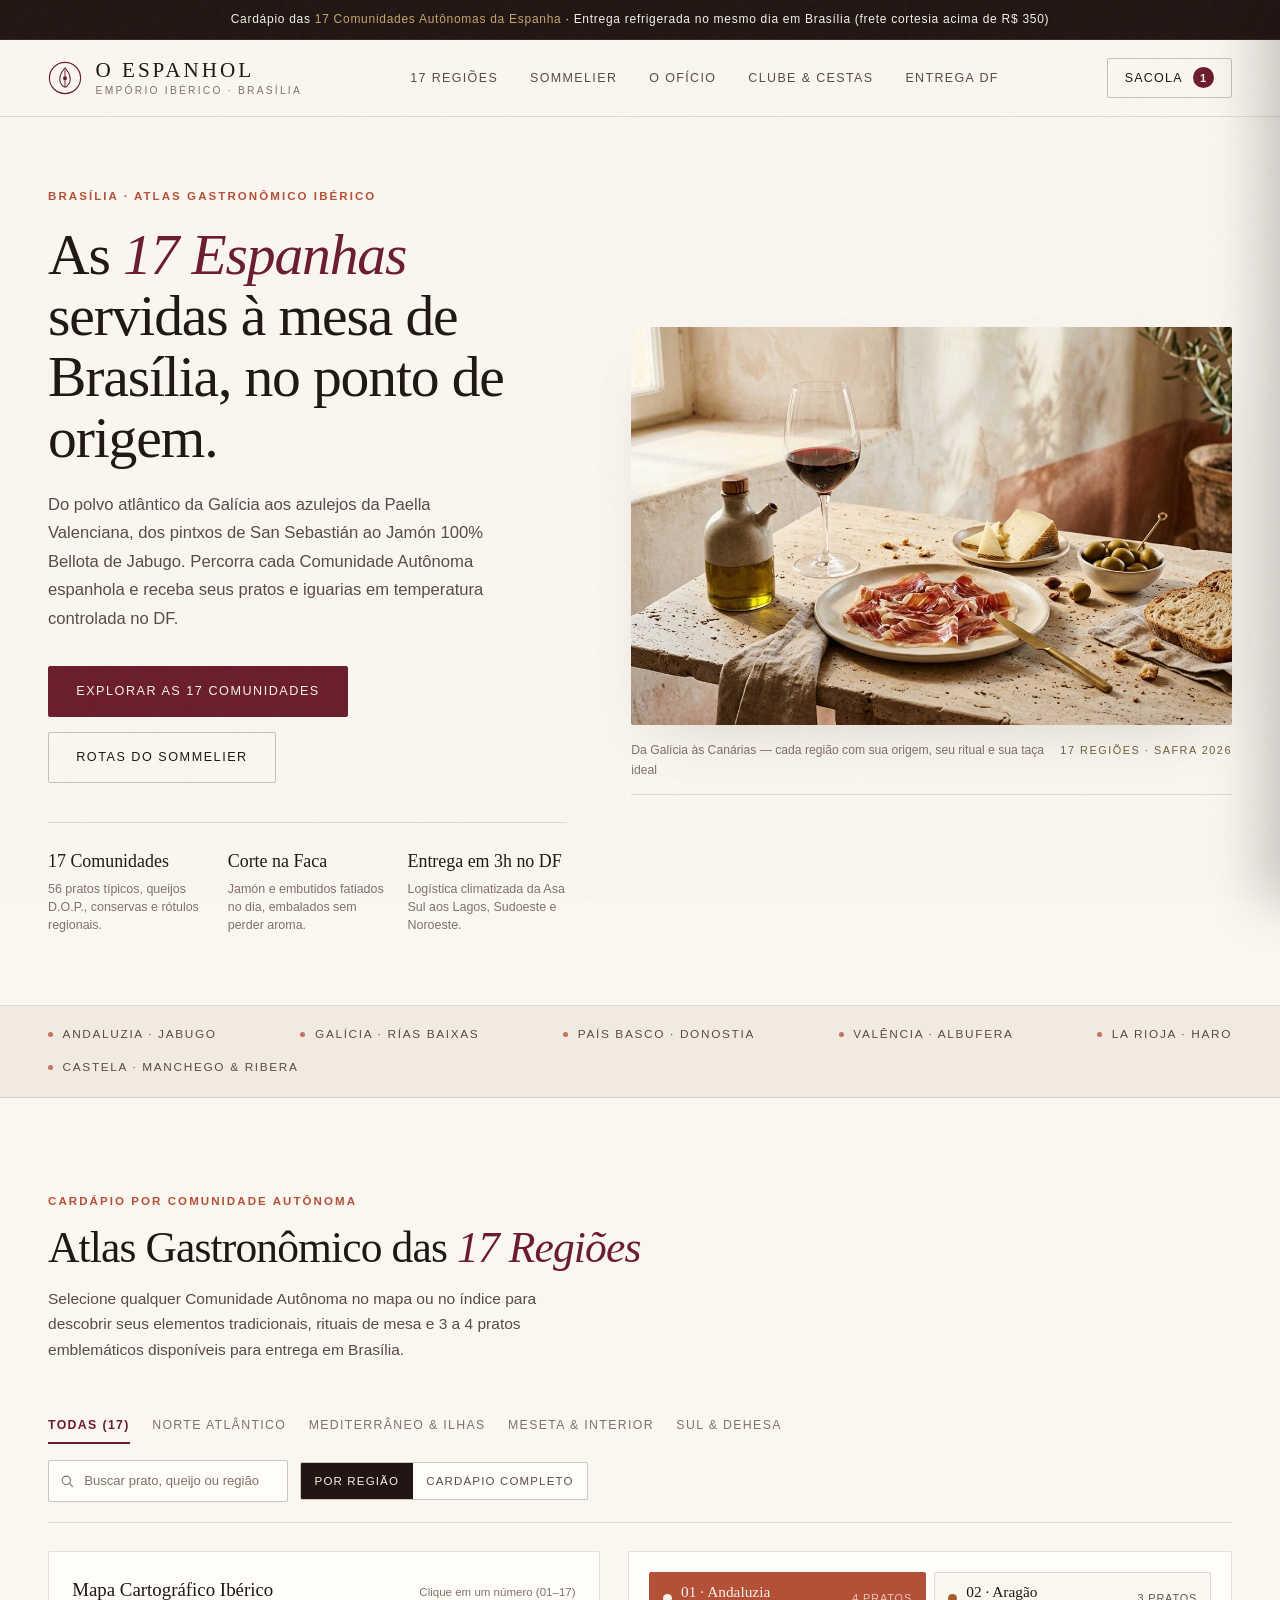
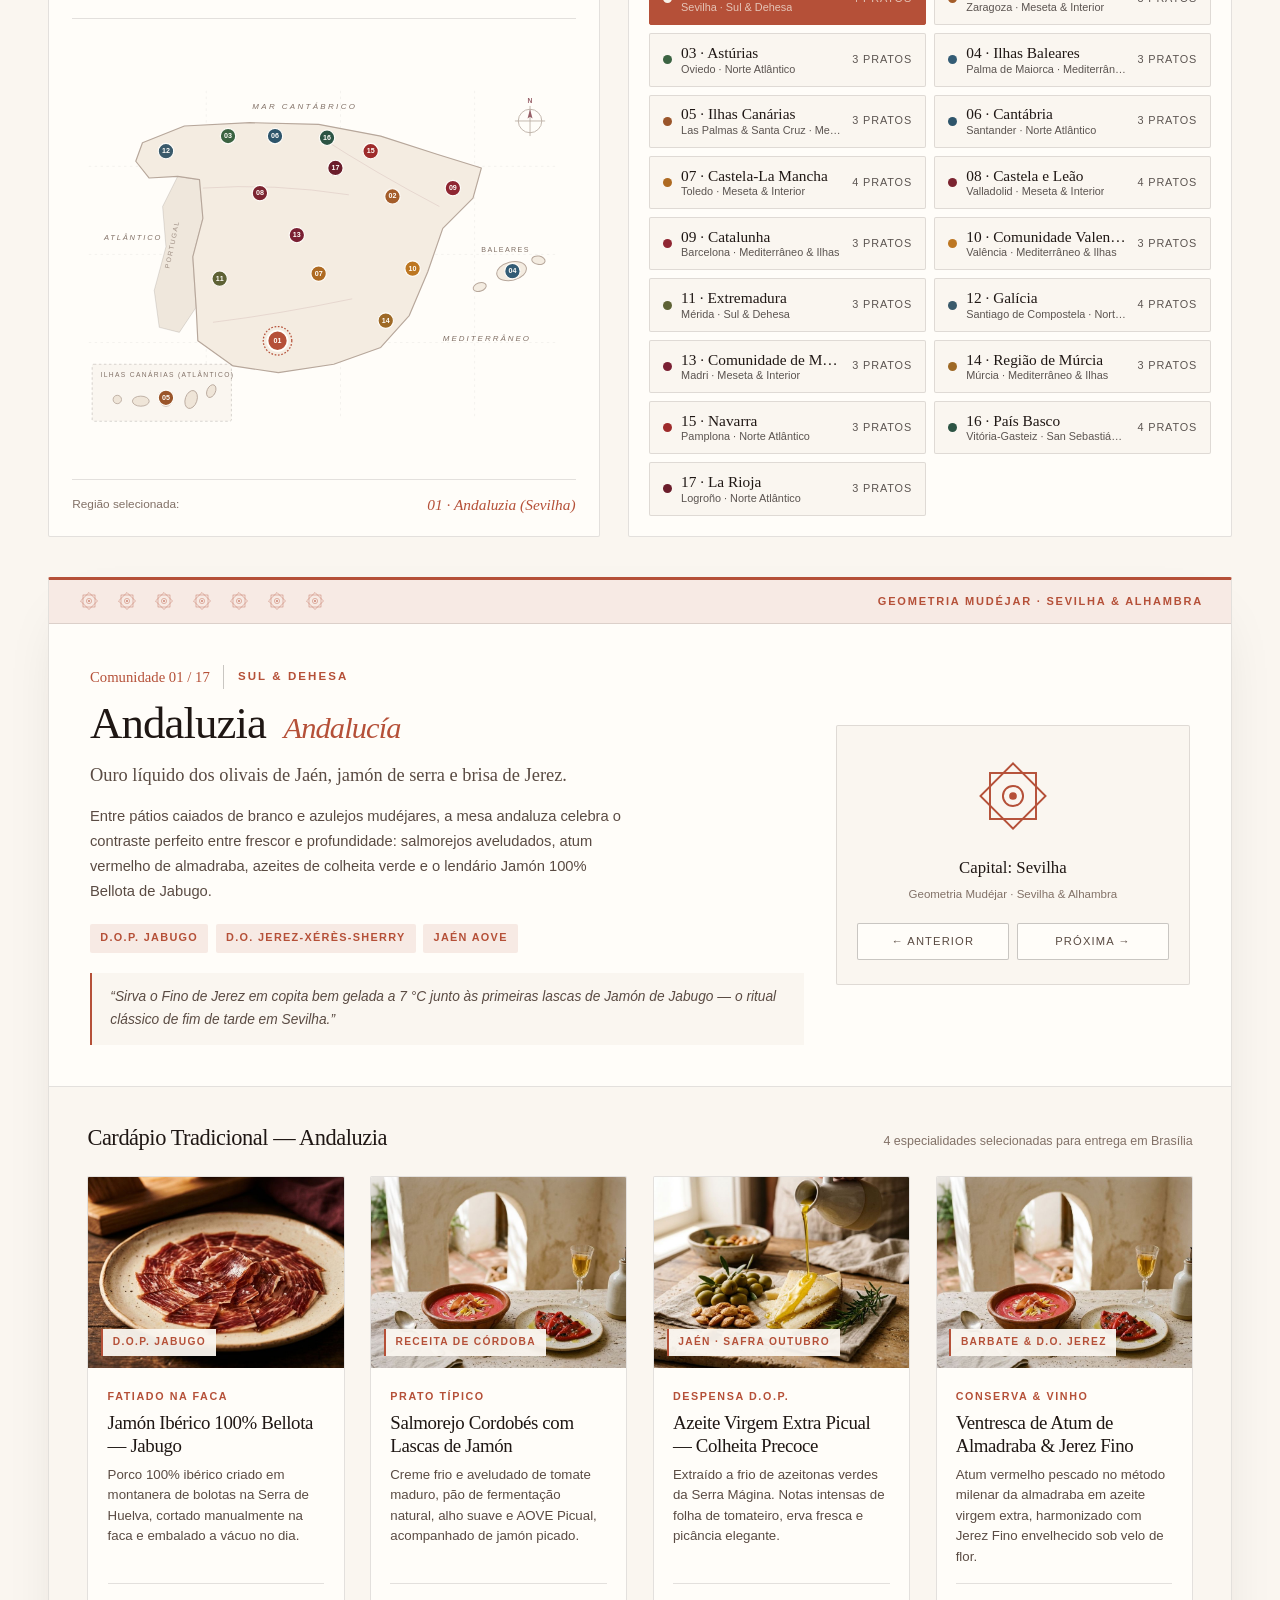
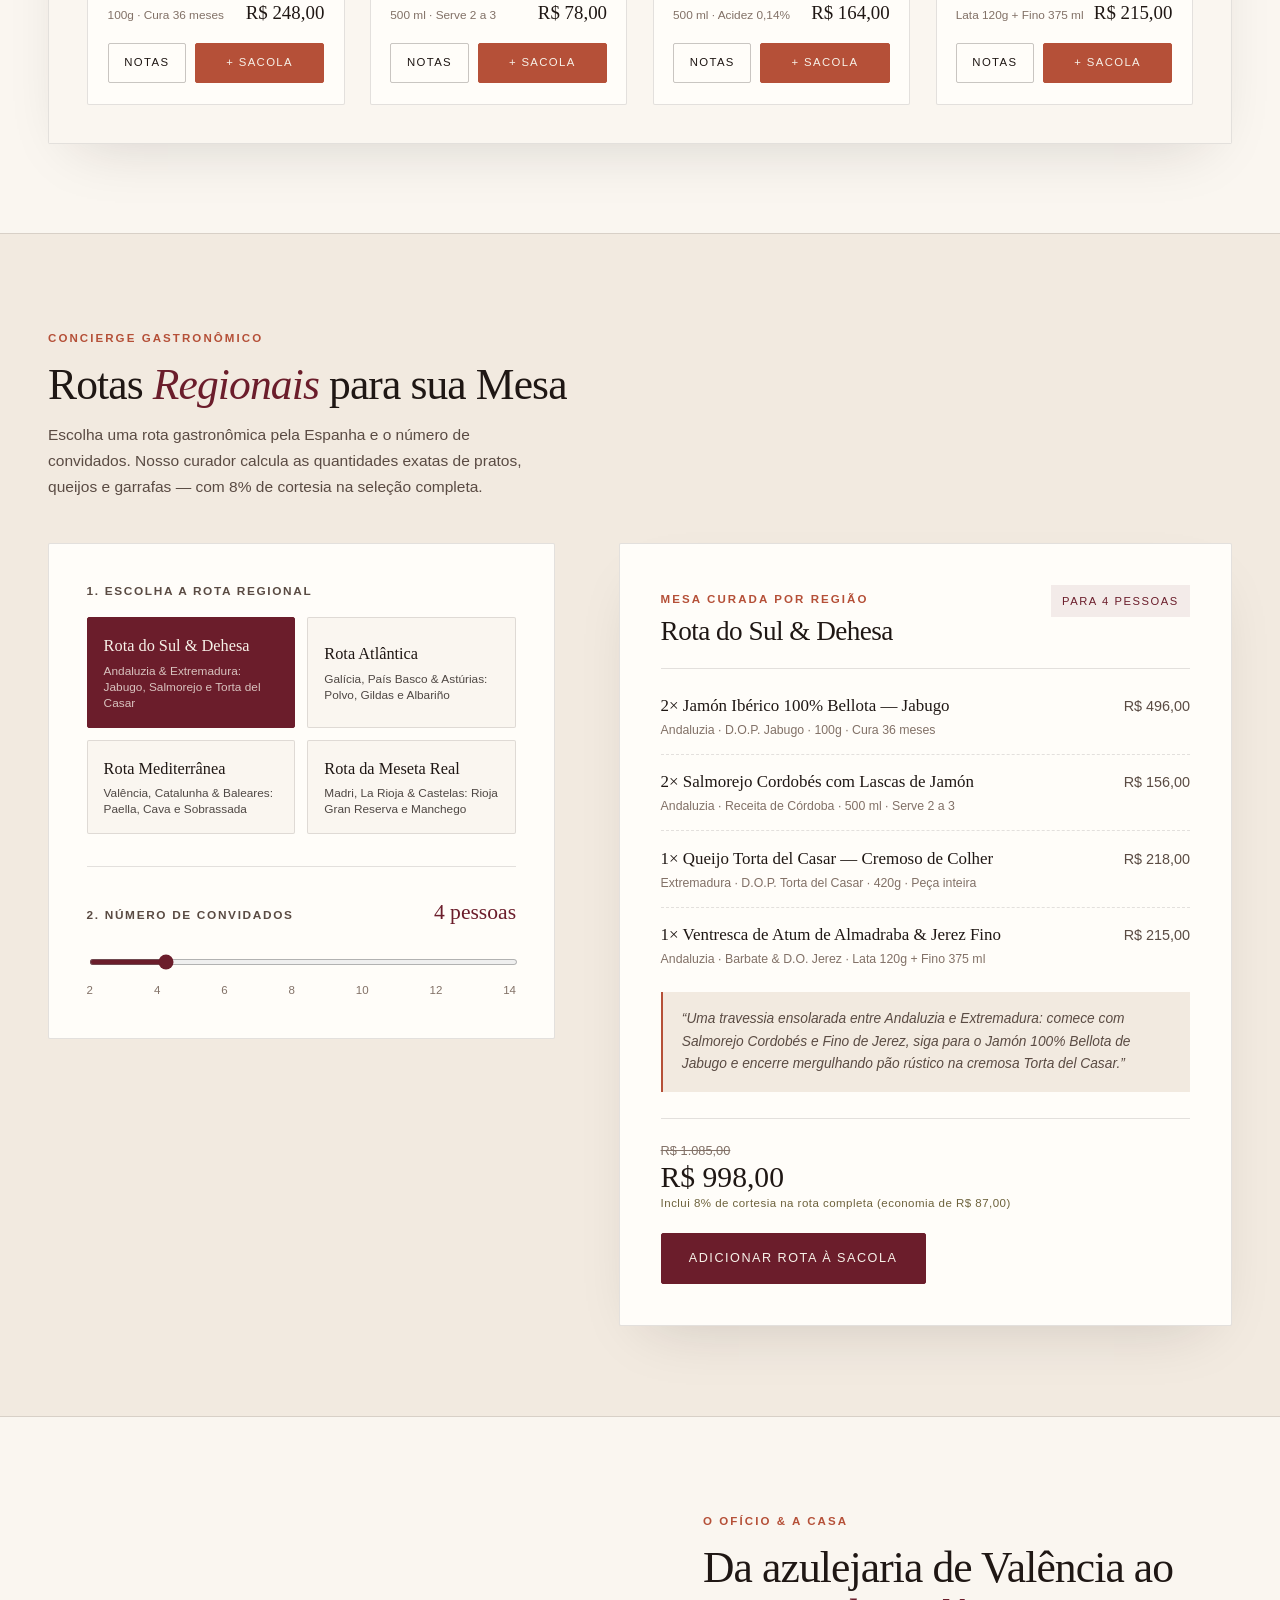
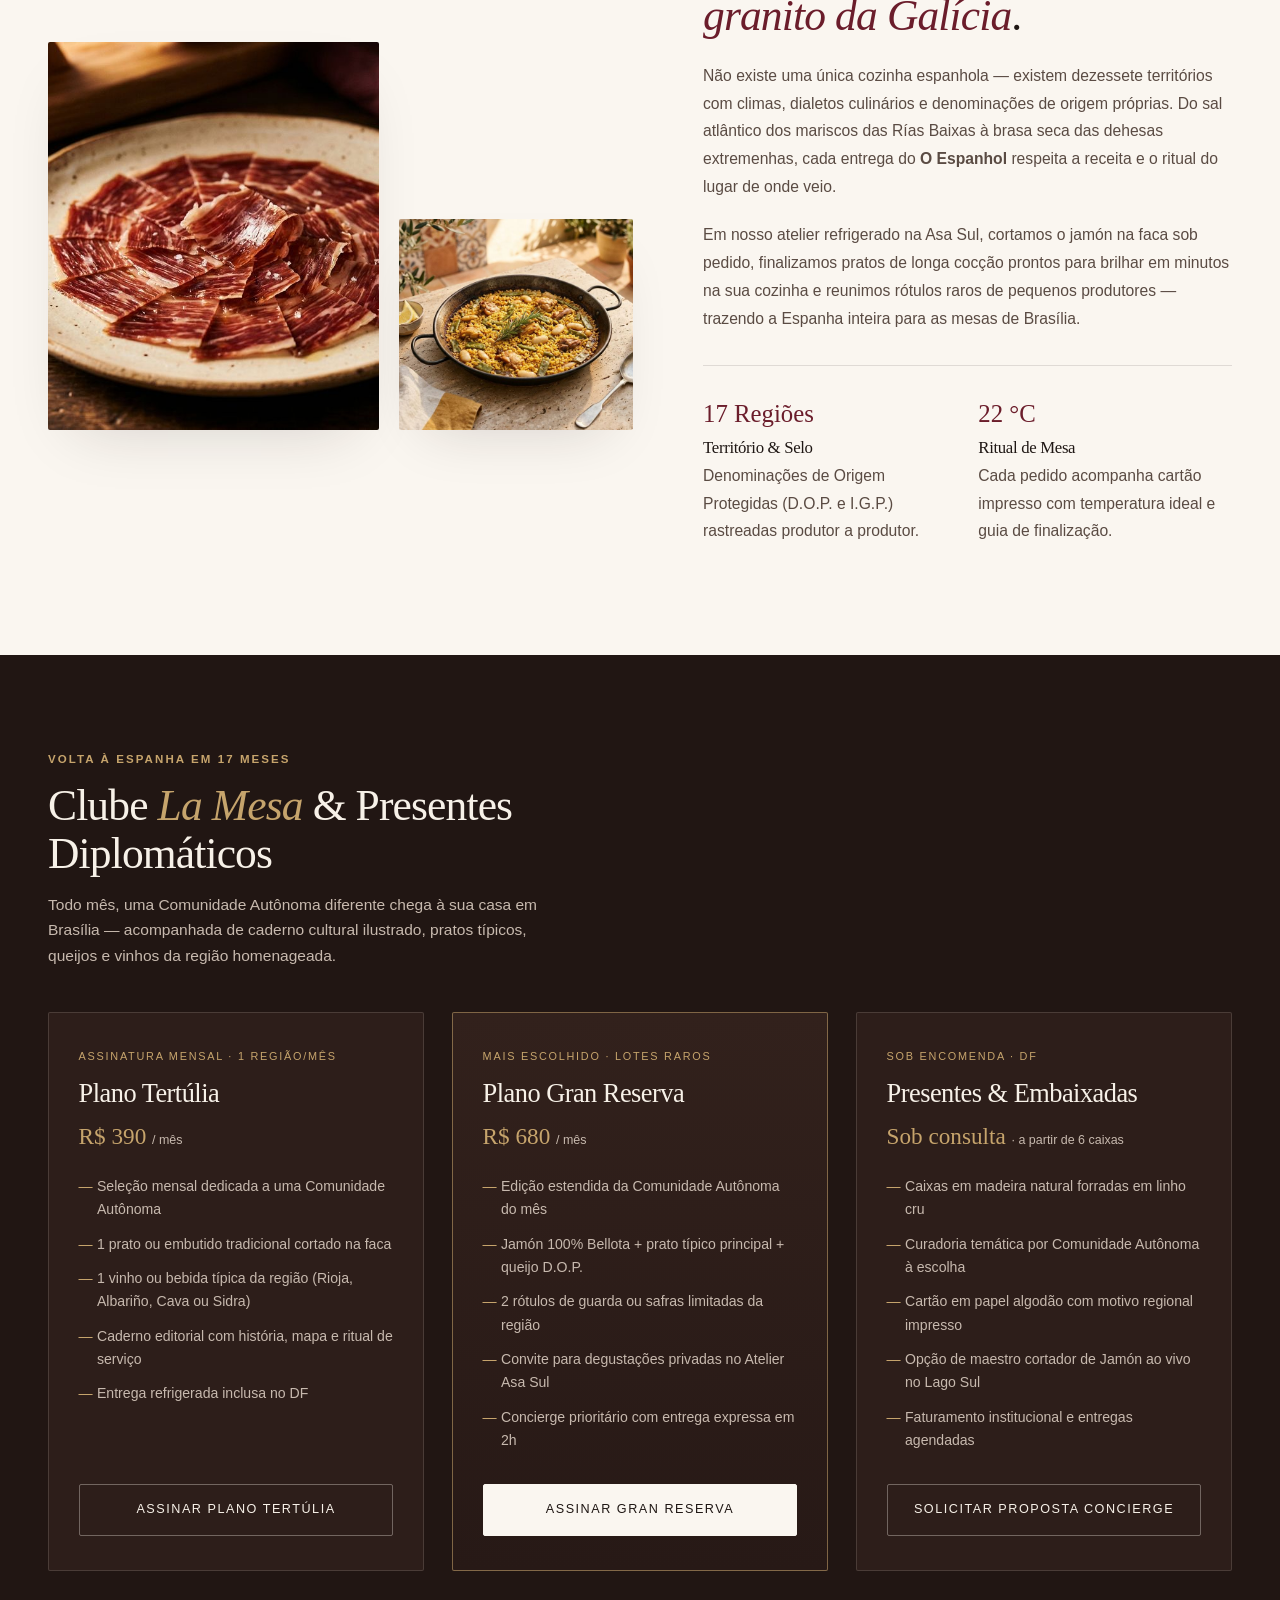
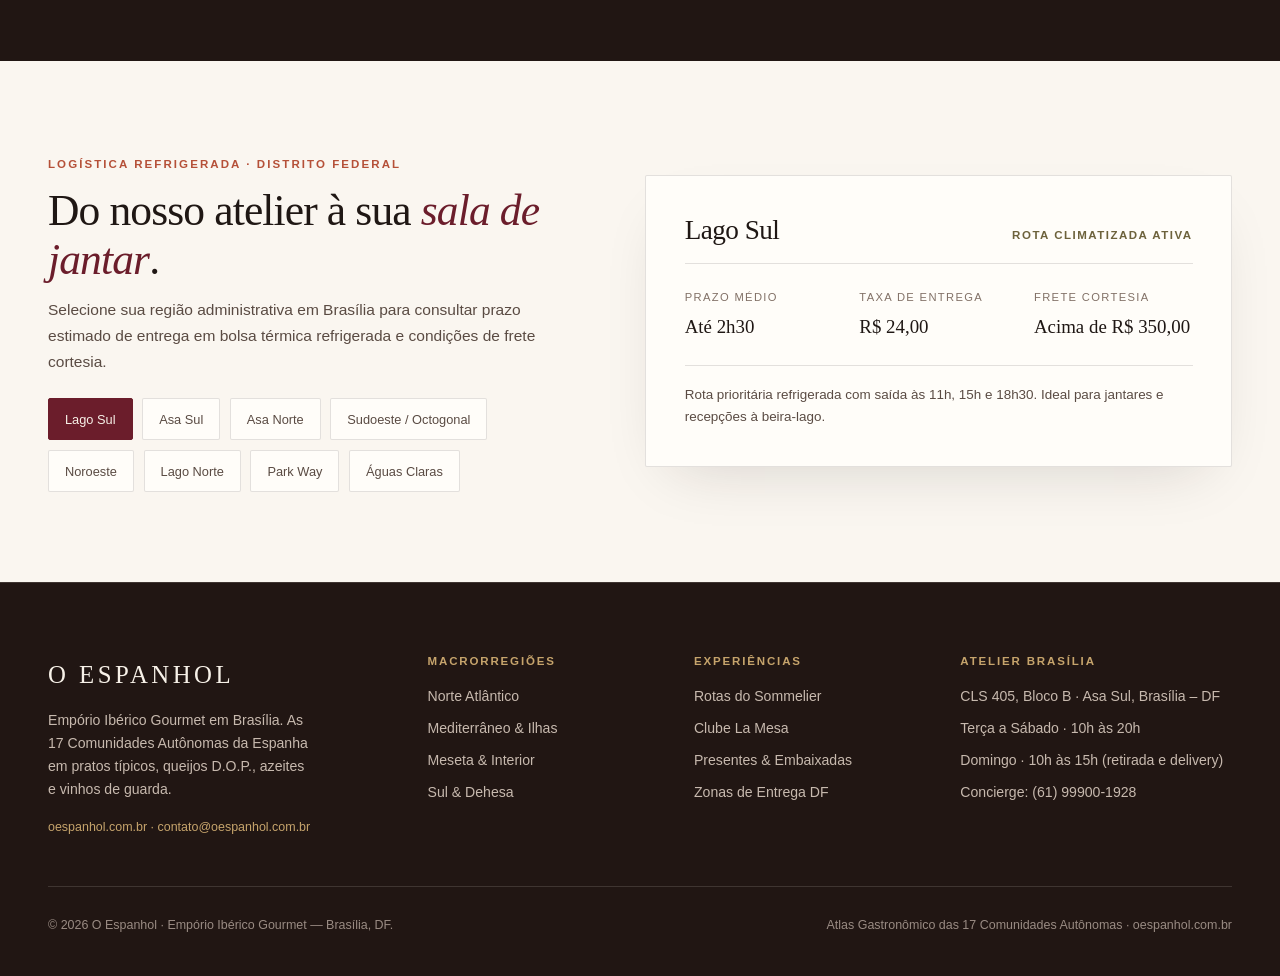
==== commit a7415277: "atualização de casrdápio inclusão das regioes espanholsa" ====
--- a/index.html
+++ b/index.html
@@ -3,10 +3,10 @@
 <head>
   <meta charset="UTF-8" />
   <meta name="viewport" content="width=device-width, initial-scale=1.0" />
-  <title>O Espanhol — Empório Ibérico Gourmet em Brasília | Jamón, Azeites &amp; Vinhos</title>
-  <meta name="description" content="Delivery curado de Jamón Ibérico 100% Bellota cortado na faca, vinhos de Rioja e Ribera del Duero, azeites de colheita precoce e queijos DOP em Brasília, DF." />
+  <title>O Espanhol — Cardápio das 17 Comunidades Autônomas | Empório Ibérico em Brasília</title>
+  <meta name="description" content="Explore a gastronomia autêntica das 17 Comunidades Autônomas da Espanha em Brasília: Jamón de Jabugo, Paella Valenciana, Polvo à Galega, Pintxos Bascos, Manchego e vinhos D.O.Ca. com entrega refrigerada no DF." />
   <meta property="og:title" content="O Espanhol — Empório Ibérico Gourmet em Brasília" />
-  <meta property="og:description" content="A Espanha servida à mesa de Brasília, cortada na faca e entregue refrigerada no mesmo dia." />
+  <meta property="og:description" content="As 17 Comunidades Autônomas da Espanha servidas à mesa de Brasília — curadoria regional entregue no ponto." />
   <meta property="og:type" content="website" />
   <link rel="stylesheet" href="./styles.css" />
 </head>
@@ -14,7 +14,7 @@
 
   <!-- Announcement Bar -->
   <div class="announcement-bar">
-    Entrega refrigerada no mesmo dia em Brasília · <strong>Frete cortesia acima de R$ 350</strong> no Plano Piloto, Lagos, Sudoeste e Noroeste
+    Cardápio das <strong>17 Comunidades Autônomas da Espanha</strong> · Entrega refrigerada no mesmo dia em Brasília (frete cortesia acima de R$ 350)
   </div>
 
   <!-- Header -->
@@ -34,7 +34,7 @@
       </a>
 
       <nav class="main-nav" aria-label="Navegação principal">
-        <a href="#curadoria">Curadoria</a>
+        <a href="#curadoria">17 Regiões</a>
         <a href="#sommelier">Sommelier</a>
         <a href="#oficio">O Ofício</a>
         <a href="#clube">Clube &amp; Cestas</a>
@@ -55,7 +55,7 @@
     </div>
 
     <nav id="mobile-nav" class="mobile-nav" aria-label="Navegação móvel">
-      <a href="#curadoria">Curadoria</a>
+      <a href="#curadoria">17 Regiões</a>
       <a href="#sommelier">Sommelier</a>
       <a href="#oficio">O Ofício</a>
       <a href="#clube">Clube &amp; Cestas</a>
@@ -69,97 +69,204 @@
     <section class="hero">
       <div class="container hero-grid">
         <div class="hero-copy">
-          <span class="kicker">Brasília · Empório &amp; Delivery Curado</span>
+          <span class="kicker">Brasília · Atlas Gastronômico Ibérico</span>
           <h1 class="hero-title">
-            A Espanha servida à mesa de Brasília, <span class="italic-accent">cortada na faca</span> e entregue no ponto.
+            As <span class="italic-accent">17 Espanhas</span> servidas à mesa de Brasília, no ponto de origem.
           </h1>
           <p class="hero-lead">
-            Selecionamos pequenos produtores de Jabugo, Rioja, Jaén e Galícia. Jamón Ibérico 100% Bellota fatiado sob pedido, azeites de colheita precoce e rótulos de guarda entregues em temperatura controlada no Distrito Federal.
+            Do polvo atlântico da Galícia aos azulejos da Paella Valenciana, dos pintxos de San Sebastián ao Jamón 100% Bellota de Jabugo. Percorra cada Comunidade Autônoma espanhola e receba seus pratos e iguarias em temperatura controlada no DF.
           </p>
           <div class="hero-actions">
-            <a href="#curadoria" class="btn btn--primary">Explorar a Curadoria</a>
-            <a href="#sommelier" class="btn btn--secondary">Harmonizar sua Mesa</a>
+            <a href="#curadoria" class="btn btn--primary">Explorar as 17 Comunidades</a>
+            <a href="#sommelier" class="btn btn--secondary">Rotas do Sommelier</a>
           </div>
 
           <div class="hero-facts">
             <div>
+              <span class="hero-fact-label">17 Comunidades</span>
+              <span class="hero-fact-desc">56 pratos típicos, queijos D.O.P., conservas e rótulos regionais.</span>
+            </div>
+            <div>
               <span class="hero-fact-label">Corte na Faca</span>
-              <span class="hero-fact-desc">Fatiado no dia por cortador e embalado a vácuo sem perder aroma.</span>
-            </div>
-            <div>
-              <span class="hero-fact-label">Origem Certificada</span>
-              <span class="hero-fact-desc">Selo D.O.P. e D.O.Ca. em lotes numerados de safra recente.</span>
+              <span class="hero-fact-desc">Jamón e embutidos fatiados no dia, embalados sem perder aroma.</span>
             </div>
             <div>
               <span class="hero-fact-label">Entrega em 3h no DF</span>
-              <span class="hero-fact-desc">Transporte climatizado da Asa Sul aos Lagos e Noroeste.</span>
+              <span class="hero-fact-desc">Logística climatizada da Asa Sul aos Lagos, Sudoeste e Noroeste.</span>
             </div>
           </div>
         </div>
 
         <figure class="hero-figure">
           <div class="hero-image-frame">
-            <img src="./assets/hero.jpg" alt="Mesa editorial com Jamón Ibérico fatiado na faca, taça de vinho tinto Rioja, azeite extra virgem espanhol, queijo Manchego e azeitonas Gordal" />
+            <img src="./assets/hero.jpg" alt="Mesa editorial espanhola com Jamón Ibérico fatiado na faca, taça de vinho Rioja, azeite extra virgem, queijo Manchego e azeitonas Gordal" />
           </div>
           <figcaption class="hero-caption">
-            <span>Degustação da Casa — Jamón 100% Bellota, Rioja Gran Reserva, Manchego 12 meses &amp; AOVE Picual</span>
-            <span class="hero-caption-origin">Safra 2026</span>
+            <span>Da Galícia às Canárias — cada região com sua origem, seu ritual e sua taça ideal</span>
+            <span class="hero-caption-origin">17 Regiões · Safra 2026</span>
           </figcaption>
         </figure>
       </div>
     </section>
 
-    <!-- Origins Strip -->
-    <div class="origins-strip" aria-label="Denominações de origem espanholas">
+    <!-- Appellations Strip -->
+    <div class="origins-strip" aria-label="Destaques regionais da Espanha">
       <div class="container">
         <ul class="origins-list">
-          <li>Jabugo · Huelva</li>
-          <li>D.O.Ca. Rioja</li>
-          <li>Ribera del Duero</li>
-          <li>Jaén · Andaluzia</li>
-          <li>D.O.P. La Mancha</li>
-          <li>Rías Baixas · Galícia</li>
+          <li>Andaluzia · Jabugo</li>
+          <li>Galícia · Rías Baixas</li>
+          <li>País Basco · Donostia</li>
+          <li>Valência · Albufera</li>
+          <li>La Rioja · Haro</li>
+          <li>Castela · Manchego &amp; Ribera</li>
         </ul>
       </div>
     </div>
 
-    <!-- Curated Catalog -->
+    <!-- 17 Comunidades Autônomas — Atlas & Regional Menu -->
     <section id="curadoria" class="section">
       <div class="container">
         <div class="section-header">
           <div class="section-heading-group">
-            <span class="kicker">Despensa Selecionada</span>
-            <h2 class="section-title">Curadoria de <span class="italic-accent">Origem</span></h2>
+            <span class="kicker">Cardápio por Comunidade Autônoma</span>
+            <h2 class="section-title">Atlas Gastronômico das <span class="italic-accent">17 Regiões</span></h2>
             <p class="section-subtitle">
-              Cada item é provado por nossa curadoria antes de entrar no catálogo. Clique em qualquer peça para consultar notas sensoriais, temperatura ideal e harmonização.
+              Selecione qualquer Comunidade Autônoma no mapa ou no índice para descobrir seus elementos tradicionais, rituais de mesa e 3 a 4 pratos emblemáticos disponíveis para entrega em Brasília.
             </p>
           </div>
         </div>
 
-        <div id="catalog-filters" class="catalog-filters" role="tablist" aria-label="Filtrar produtos por categoria">
-          <button class="filter-tab is-active" type="button" role="tab" aria-selected="true" data-category="todos">Todos (8)</button>
-          <button class="filter-tab" type="button" role="tab" aria-selected="false" data-category="jamon">Jamón &amp; Embutidos</button>
-          <button class="filter-tab" type="button" role="tab" aria-selected="false" data-category="vinhos">Vinhos &amp; Vermute</button>
-          <button class="filter-tab" type="button" role="tab" aria-selected="false" data-category="queijos">Queijos &amp; Azeites</button>
-          <button class="filter-tab" type="button" role="tab" aria-selected="false" data-category="conservas">Conservas</button>
-          <button class="filter-tab" type="button" role="tab" aria-selected="false" data-category="cestas">Caixas Presente</button>
-        </div>
-
-        <div id="product-grid" class="product-grid" aria-live="polite">
+        <!-- Toolbar: Macro-Regions + Search + View Mode -->
+        <div class="atlas-toolbar">
+          <div id="macro-tabs" class="macro-tabs" role="tablist" aria-label="Filtrar por macrorregião da Espanha">
+            <button class="macro-tab is-active" type="button" role="tab" aria-selected="true" data-macro="todas">Todas (17)</button>
+            <button class="macro-tab" type="button" role="tab" aria-selected="false" data-macro="norte">Norte Atlântico</button>
+            <button class="macro-tab" type="button" role="tab" aria-selected="false" data-macro="mediterraneo">Mediterrâneo &amp; Ilhas</button>
+            <button class="macro-tab" type="button" role="tab" aria-selected="false" data-macro="interior">Meseta &amp; Interior</button>
+            <button class="macro-tab" type="button" role="tab" aria-selected="false" data-macro="sul">Sul &amp; Dehesa</button>
+          </div>
+
+          <div class="atlas-tools-right">
+            <div class="search-field">
+              <svg class="search-icon" viewBox="0 0 20 20" fill="none" stroke="currentColor" stroke-width="1.6" aria-hidden="true">
+                <circle cx="9" cy="9" r="6"/>
+                <path d="M13.8 13.8L18 18" stroke-linecap="round"/>
+              </svg>
+              <input id="menu-search" type="search" placeholder="Buscar prato, queijo ou região..." aria-label="Buscar no cardápio regional" />
+            </div>
+
+            <div class="view-mode-switch" role="group" aria-label="Modo de exibição do cardápio">
+              <button id="view-by-region-btn" class="view-mode-btn is-active" type="button">Por Região</button>
+              <button id="view-all-btn" class="view-mode-btn" type="button">Cardápio Completo</button>
+            </div>
+          </div>
+        </div>
+
+        <!-- Interactive Map + 17-Community Index (shown in "Por Região" mode) -->
+        <div id="atlas-navigator" class="atlas-grid">
+          <div class="atlas-map-card">
+            <div class="atlas-map-head">
+              <span class="atlas-map-title">Mapa Cartográfico Ibérico</span>
+              <span class="atlas-map-hint">Clique em um número (01–17)</span>
+            </div>
+
+            <!-- Hand-crafted Editorial SVG Map of Spain + Baleares + Canárias -->
+            <svg id="spain-atlas-svg" class="spain-atlas-svg" viewBox="0 0 600 430" xmlns="http://www.w3.org/2000/svg" role="img" aria-label="Mapa interativo das 17 Comunidades Autônomas da Espanha">
+              <!-- Subtle cartographic grid lines -->
+              <g stroke="rgba(31,23,20,0.06)" stroke-width="1" stroke-dasharray="3 4">
+                <line x1="20" y1="110" x2="580" y2="110"/>
+                <line x1="20" y1="215" x2="580" y2="215"/>
+                <line x1="20" y1="320" x2="580" y2="320"/>
+                <line x1="160" y1="20" x2="160" y2="410"/>
+                <line x1="320" y1="20" x2="320" y2="410"/>
+                <line x1="480" y1="20" x2="480" y2="410"/>
+              </g>
+
+              <!-- Sea labels -->
+              <text x="215" y="42" fill="#827167" font-size="9.5" letter-spacing="2.8" font-style="italic">MAR CANTÁBRICO</text>
+              <text x="442" y="318" fill="#827167" font-size="9.5" letter-spacing="2.4" font-style="italic">MEDITERRÂNEO</text>
+              <text x="38" y="198" fill="#827167" font-size="9" letter-spacing="2.2" font-style="italic">ATLÂNTICO</text>
+
+              <!-- Muted Portugal silhouette for geographic context -->
+              <path d="M126 122 L152 126 L156 172 L144 218 L148 278 L128 308 L104 302 L98 258 L112 206 L108 158 Z"
+                    fill="#EFE7DC" stroke="rgba(31,23,20,0.14)" stroke-width="1"/>
+              <text x="116" y="232" fill="#9E8E83" font-size="8" letter-spacing="1.8" transform="rotate(-78 116 232)">PORTUGAL</text>
+
+              <!-- Mainland Spain artistic editorial silhouette -->
+              <path d="M84 82 L134 62 L212 58 L294 60 L368 74 L436 96 L488 112 L478 148 L442 184 L424 236 L402 288 L368 326 L312 346 L246 356 L192 348 L150 318 L148 278 L144 218 L156 172 L152 126 L126 122 L92 124 L76 104 Z"
+                    fill="#F4ECE1" stroke="#B7A79B" stroke-width="1.4" stroke-linejoin="round"/>
+
+              <!-- Subtle internal geographic arcs (Ebro / Douro / Guadalquivir hints) -->
+              <path d="M156 136 Q240 130 330 144" fill="none" stroke="rgba(107,29,43,0.12)" stroke-width="1"/>
+              <path d="M168 296 Q248 286 334 268" fill="none" stroke="rgba(107,29,43,0.12)" stroke-width="1"/>
+              <path d="M294 74 Q362 118 438 158" fill="none" stroke="rgba(107,29,43,0.12)" stroke-width="1"/>
+
+              <!-- Balearic Islands -->
+              <g fill="#F4ECE1" stroke="#B7A79B" stroke-width="1.2">
+                <ellipse cx="524" cy="235" rx="18" ry="11" transform="rotate(-14 524 235)"/>
+                <ellipse cx="556" cy="222" rx="8" ry="5" transform="rotate(10 556 222)"/>
+                <ellipse cx="486" cy="254" rx="8" ry="5" transform="rotate(-18 486 254)"/>
+              </g>
+              <text x="488" y="212" fill="#827167" font-size="8.5" letter-spacing="1.6">BALEARES</text>
+
+              <!-- Canary Islands Cartographic Inset -->
+              <g>
+                <rect x="24" y="346" width="166" height="68" rx="2" fill="#FAF6F0" stroke="rgba(31,23,20,0.2)" stroke-dasharray="3 3"/>
+                <text x="34" y="361" fill="#827167" font-size="8" letter-spacing="1.6">ILHAS CANÁRIAS (ATLÂNTICO)</text>
+                <g fill="#EFE5D8" stroke="#B7A79B" stroke-width="1">
+                  <circle cx="54" cy="388" r="5"/>
+                  <ellipse cx="82" cy="390" rx="10" ry="6"/>
+                  <circle cx="112" cy="388" r="8"/>
+                  <ellipse cx="142" cy="388" rx="7" ry="11" transform="rotate(18 142 388)"/>
+                  <ellipse cx="166" cy="378" rx="5" ry="8" transform="rotate(24 166 378)"/>
+                </g>
+              </g>
+
+              <!-- Compass Rose (top right) -->
+              <g transform="translate(546 56)" stroke="#9A887B" stroke-width="1" fill="none" opacity="0.7">
+                <circle cx="0" cy="0" r="14"/>
+                <path d="M0 -18 L0 18 M-18 0 L18 0"/>
+                <polygon points="0,-14 3,-3 0,-5 -3,-3" fill="#6B1D2B" stroke="none"/>
+                <text x="0" y="-21" fill="#6B1D2B" stroke="none" font-size="8" text-anchor="middle" font-weight="600">N</text>
+              </g>
+
+              <!-- Dynamic 17 Community Pins populated by app.js -->
+              <g id="atlas-map-pins"></g>
+            </svg>
+
+            <div class="atlas-map-legend">
+              <span>Região selecionada:</span>
+              <span id="map-hover-readout">01 · Andaluzia</span>
+            </div>
+          </div>
+
+          <!-- 17-Community Directory Index -->
+          <div id="region-directory" class="region-directory" aria-label="Lista das 17 Comunidades Autônomas">
+            <!-- Populated dynamically by app.js -->
+          </div>
+        </div>
+
+        <!-- Single-Region Editorial Dossier (Default View) -->
+        <div id="regional-dossier" class="regional-dossier" aria-live="polite">
           <!-- Populated dynamically by app.js -->
         </div>
+
+        <!-- Full Menu / Search Results Container (Hidden unless toggled or searching) -->
+        <div id="full-menu-container" class="full-menu-wrap" hidden aria-live="polite">
+          <!-- Populated dynamically by app.js -->
+        </div>
       </div>
     </section>
 
-    <!-- Interactive Sommelier & Table Composer -->
+    <!-- Interactive Regional Sommelier Studio -->
     <section id="sommelier" class="section section--linen">
       <div class="container">
         <div class="section-header">
           <div class="section-heading-group">
             <span class="kicker">Concierge Gastronômico</span>
-            <h2 class="section-title">Monte sua <span class="italic-accent">Mesa Ibérica</span> sob medida</h2>
+            <h2 class="section-title">Rotas <span class="italic-accent">Regionais</span> para sua Mesa</h2>
             <p class="section-subtitle">
-              Informe a ocasião e o número de convidados. Calculamos as porções exatas de jamón, queijos, conservas e vinhos — com 8% de cortesia na seleção completa.
+              Escolha uma rota gastronômica pela Espanha e o número de convidados. Nosso curador calcula as quantidades exatas de pratos, queijos e garrafas — com 8% de cortesia na seleção completa.
             </p>
           </div>
         </div>
@@ -168,24 +275,24 @@
           <div class="sommelier-controls">
             <div class="control-group">
               <div class="control-label">
-                <span>1. Escolha a ocasião</span>
+                <span>1. Escolha a rota regional</span>
               </div>
               <div id="occasion-grid" class="occasion-grid">
-                <button class="occasion-btn is-active" type="button" data-occasion="aperitivo">
-                  <span class="occasion-title">Aperitivo ao Pôr do Sol</span>
-                  <span class="occasion-sub">Varanda, conversa leve, vermute e conservas</span>
+                <button class="occasion-btn is-active" type="button" data-occasion="sul">
+                  <span class="occasion-title">Rota do Sul &amp; Dehesa</span>
+                  <span class="occasion-sub">Andaluzia &amp; Extremadura: Jabugo, Salmorejo e Torta del Casar</span>
                 </button>
-                <button class="occasion-btn" type="button" data-occasion="jantar">
-                  <span class="occasion-title">Jantar Íntimo</span>
-                  <span class="occasion-sub">Mesa posta, tintos de guarda e Bellota</span>
+                <button class="occasion-btn" type="button" data-occasion="norte">
+                  <span class="occasion-title">Rota Atlântica</span>
+                  <span class="occasion-sub">Galícia, País Basco &amp; Astúrias: Polvo, Gildas e Albariño</span>
                 </button>
-                <button class="occasion-btn" type="button" data-occasion="recepcao">
-                  <span class="occasion-title">Recepção no Lago</span>
-                  <span class="occasion-sub">Tábua farta para receber amigos ou embaixadas</span>
+                <button class="occasion-btn" type="button" data-occasion="mediterraneo">
+                  <span class="occasion-title">Rota Mediterrânea</span>
+                  <span class="occasion-sub">Valência, Catalunha &amp; Baleares: Paella, Cava e Sobrassada</span>
                 </button>
-                <button class="occasion-btn" type="button" data-occasion="presente">
-                  <span class="occasion-title">Presente de Autor</span>
-                  <span class="occasion-sub">Caixa em madeira com laço de linho e cartão</span>
+                <button class="occasion-btn" type="button" data-occasion="meseta">
+                  <span class="occasion-title">Rota da Meseta Real</span>
+                  <span class="occasion-sub">Madri, La Rioja &amp; Castelas: Rioja Gran Reserva e Manchego</span>
                 </button>
               </div>
             </div>
@@ -211,15 +318,13 @@
           <div class="sommelier-result" aria-live="polite">
             <div class="result-header">
               <div>
-                <span class="kicker">Sugestão do Curador</span>
-                <h3 id="pairing-title" class="result-title">Aperitivo ao Pôr do Sol</h3>
+                <span class="kicker">Mesa Curada por Região</span>
+                <h3 id="pairing-title" class="result-title">Rota do Sul &amp; Dehesa</h3>
               </div>
               <span id="pairing-serves" class="result-badge">Para 4 pessoas</span>
             </div>
 
-            <ul id="pairing-list" class="pairing-list">
-              <!-- Populated dynamically by app.js -->
-            </ul>
+            <ul id="pairing-list" class="pairing-list"></ul>
 
             <p id="pairing-note" class="curator-note"></p>
 
@@ -230,7 +335,7 @@
                 <span id="pairing-saving" class="result-saving"></span>
               </div>
               <button id="add-pairing-btn" class="btn btn--primary" type="button">
-                Adicionar Seleção à Sacola
+                Adicionar Rota à Sacola
               </button>
             </div>
           </div>
@@ -242,30 +347,30 @@
     <section id="oficio" class="section">
       <div class="container story-grid reveal">
         <div class="story-visual">
-          <img class="story-img-tall" src="./assets/jamon.jpg" alt="Fatias finas e translúcidas de Jamón Ibérico de Bellota dispostas em prato de cerâmica artesanal" />
-          <img class="story-img-small" src="./assets/manchego.jpg" alt="Azeite extra virgem espanhol sendo vertido sobre queijo Manchego curado com azeitonas e amêndoas Marcona" />
+          <img class="story-img-tall" src="./assets/jamon.jpg" alt="Fatias translúcidas de Jamón Ibérico de Bellota cortado na faca em prato de cerâmica artesanal" />
+          <img class="story-img-small" src="./assets/paella.jpg" alt="Paella Valenciana autêntica em paellera de aço sobre travertino sob luz mediterrânea" />
         </div>
 
         <div class="story-copy">
           <span class="kicker">O Ofício &amp; A Casa</span>
-          <h2 class="section-title">Da dehesa de azinheiras às <span class="italic-accent">mesas de Brasília</span>.</h2>
+          <h2 class="section-title">Da azulejaria de Valência ao <span class="italic-accent">granito da Galícia</span>.</h2>
           <p style="margin-top: 1.35rem;">
-            O Jamón Ibérico 100% Bellota não deve ser fatiado em máquina industrial: o calor da lâmina altera a gordura oleica e apaga as notas de avelã e bosque. Em nossa sala climatizada em Brasília, cada peça descansa no <em>jamonero</em> e é cortada manualmente na faca no mesmo dia da entrega.
+            Não existe uma única cozinha espanhola — existem dezessete territórios com climas, dialetos culinários e denominações de origem próprias. Do sal atlântico dos mariscos das Rías Baixas à brasa seca das dehesas extremenhas, cada entrega do <strong>O Espanhol</strong> respeita a receita e o ritual do lugar de onde veio.
           </p>
           <p>
-            Trabalhamos exclusivamente com importações pequenas e safras rastreáveis — de olivais centenários de Jaén a bodegas familiares em Haro e Ribera del Duero — para levar à sua casa a hospitalidade despretensiosa e rigorosa de um empório madrilenho.
+            Em nosso atelier refrigerado na Asa Sul, cortamos o jamón na faca sob pedido, finalizamos pratos de longa cocção prontos para brilhar em minutos na sua cozinha e reunimos rótulos raros de pequenos produtores — trazendo a Espanha inteira para as mesas de Brasília.
           </p>
 
           <div class="story-pillars">
             <div>
-              <span class="pillar-num">36 meses</span>
-              <h3 class="pillar-title">Cura Natural</h3>
-              <p class="pillar-text">Secagem lenta em adegas de serra, respeitando as estações sem aceleradores artificiais.</p>
+              <span class="pillar-num">17 Regiões</span>
+              <h3 class="pillar-title">Território &amp; Selo</h3>
+              <p class="pillar-text">Denominações de Origem Protegidas (D.O.P. e I.G.P.) rastreadas produtor a produtor.</p>
             </div>
             <div>
               <span class="pillar-num">22 °C</span>
-              <h3 class="pillar-title">Ponto de Serviço</h3>
-              <p class="pillar-text">Cada envelope acompanha guia simples de têmpera para despertar o brilho da gordura ibérica.</p>
+              <h3 class="pillar-title">Ritual de Mesa</h3>
+              <p class="pillar-text">Cada pedido acompanha cartão impresso com temperatura ideal e guia de finalização.</p>
             </div>
           </div>
         </div>
@@ -277,24 +382,24 @@
       <div class="container">
         <div class="section-header">
           <div class="section-heading-group">
-            <span class="kicker kicker--light">Assinatura &amp; Presentes Diplomáticos</span>
-            <h2 class="section-title section-title--light">Clube <span class="italic-accent--light">La Mesa</span> &amp; Edições Corporativas</h2>
+            <span class="kicker kicker--light">Volta à Espanha em 17 Meses</span>
+            <h2 class="section-title section-title--light">Clube <span class="italic-accent--light">La Mesa</span> &amp; Presentes Diplomáticos</h2>
             <p class="section-subtitle section-subtitle--light">
-              Receba mensalmente nossa seleção inédita na primeira sexta-feira do mês ou encomende caixas em madeira natural personalizadas para presentes institucionais e embaixadas.
+              Todo mês, uma Comunidade Autônoma diferente chega à sua casa em Brasília — acompanhada de caderno cultural ilustrado, pratos típicos, queijos e vinhos da região homenageada.
             </p>
           </div>
         </div>
 
         <div class="club-grid">
           <article class="club-card reveal">
-            <span class="club-tag">Assinatura Mensal</span>
+            <span class="club-tag">Assinatura Mensal · 1 Região/Mês</span>
             <h3 class="club-name">Plano Tertúlia</h3>
             <div class="club-price tabular">R$ 390 <span>/ mês</span></div>
             <ul class="club-list">
-              <li>1 envelope 100g de Jamón ou Paleta Ibérica cortada na faca</li>
-              <li>1 garrafa de vinho espanhol curado (Crianza ou Reserva)</li>
-              <li>1 queijo DOP ou conserva das Rías Gallegas</li>
-              <li>Caderno editorial com notas da safra e receita de tapas</li>
+              <li>Seleção mensal dedicada a uma Comunidade Autônoma</li>
+              <li>1 prato ou embutido tradicional cortado na faca</li>
+              <li>1 vinho ou bebida típica da região (Rioja, Albariño, Cava ou Sidra)</li>
+              <li>Caderno editorial com história, mapa e ritual de serviço</li>
               <li>Entrega refrigerada inclusa no DF</li>
             </ul>
             <button class="btn btn--ghost-light club-add-btn" type="button" data-plan-id="clube-tertulia">
@@ -307,10 +412,10 @@
             <h3 class="club-name">Plano Gran Reserva</h3>
             <div class="club-price tabular">R$ 680 <span>/ mês</span></div>
             <ul class="club-list">
-              <li>2 envelopes (200g) de Jamón 100% Bellota Jabugo DOP</li>
-              <li>2 rótulos de guarda (Rioja Gran Reserva / Ribera del Duero)</li>
-              <li>1 Azeite Virgem Extra de colheita precoce + Queijo Manchego</li>
-              <li>Acesso antecipado a safras limitadas e degustações privadas</li>
+              <li>Edição estendida da Comunidade Autônoma do mês</li>
+              <li>Jamón 100% Bellota + prato típico principal + queijo D.O.P.</li>
+              <li>2 rótulos de guarda ou safras limitadas da região</li>
+              <li>Convite para degustações privadas no Atelier Asa Sul</li>
               <li>Concierge prioritário com entrega expressa em 2h</li>
             </ul>
             <button class="btn btn--light club-add-btn" type="button" data-plan-id="clube-gran-reserva">
@@ -324,10 +429,10 @@
             <div class="club-price tabular">Sob consulta <span>· a partir de 6 caixas</span></div>
             <ul class="club-list">
               <li>Caixas em madeira natural forradas em linho cru</li>
-              <li>Cartão impresso em papel algodão com assinatura do remetente</li>
-              <li>Curadoria ajustada ao perfil do homenageado ou evento</li>
-              <li>Opção de cortador de jamón ao vivo para recepções no Lago Sul</li>
-              <li>Faturamento para empresas e entregas agendadas</li>
+              <li>Curadoria temática por Comunidade Autônoma à escolha</li>
+              <li>Cartão em papel algodão com motivo regional impresso</li>
+              <li>Opção de maestro cortador de Jamón ao vivo no Lago Sul</li>
+              <li>Faturamento institucional e entregas agendadas</li>
             </ul>
             <button class="btn btn--ghost-light" type="button" id="corporate-inquiry-btn">
               Solicitar Proposta Concierge
@@ -347,9 +452,7 @@
             Selecione sua região administrativa em Brasília para consultar prazo estimado de entrega em bolsa térmica refrigerada e condições de frete cortesia.
           </p>
 
-          <div id="zone-buttons" class="zone-buttons" role="group" aria-label="Selecionar região de Brasília">
-            <!-- Populated dynamically by app.js -->
-          </div>
+          <div id="zone-buttons" class="zone-buttons" role="group" aria-label="Selecionar região de Brasília"></div>
         </div>
 
         <div class="delivery-card" aria-live="polite">
@@ -373,9 +476,7 @@
             </div>
           </div>
 
-          <p id="delivery-note" class="delivery-note">
-            Pedidos confirmados até às 18h seguem no mesmo dia em embalagem térmica com gelo reutilizável. Retirada sem custo disponível no Atelier Asa Sul (CLS 405).
-          </p>
+          <p id="delivery-note" class="delivery-note"></p>
         </div>
       </div>
     </section>
@@ -389,27 +490,27 @@
         <div>
           <div class="footer-brand-name">O Espanhol</div>
           <p style="font-size: 0.88rem; line-height: 1.65; margin: 0 0 1rem; max-width: 34ch;">
-            Empório Ibérico Gourmet em Brasília. Curadoria de Jamón Bellota, vinhos de guarda, azeites e conservas artesanais da Espanha.
+            Empório Ibérico Gourmet em Brasília. As 17 Comunidades Autônomas da Espanha em pratos típicos, queijos D.O.P., azeites e vinhos de guarda.
           </p>
           <p style="font-size: 0.78rem; color: var(--gold-soft); margin: 0;">oespanhol.com.br · contato@oespanhol.com.br</p>
         </div>
 
         <div>
-          <h4 class="footer-heading">Curadoria</h4>
+          <h4 class="footer-heading">Macrorregiões</h4>
           <ul class="footer-links">
-            <li><a href="#curadoria">Jamón &amp; Embutidos</a></li>
-            <li><a href="#curadoria">Vinhos &amp; Vermute</a></li>
-            <li><a href="#curadoria">Queijos &amp; Azeites</a></li>
-            <li><a href="#curadoria">Caixas Presente</a></li>
+            <li><a href="#curadoria" class="js-footer-macro" data-macro="norte">Norte Atlântico</a></li>
+            <li><a href="#curadoria" class="js-footer-macro" data-macro="mediterraneo">Mediterrâneo &amp; Ilhas</a></li>
+            <li><a href="#curadoria" class="js-footer-macro" data-macro="interior">Meseta &amp; Interior</a></li>
+            <li><a href="#curadoria" class="js-footer-macro" data-macro="sul">Sul &amp; Dehesa</a></li>
           </ul>
         </div>
 
         <div>
           <h4 class="footer-heading">Experiências</h4>
           <ul class="footer-links">
-            <li><a href="#sommelier">Sommelier de Mesa</a></li>
+            <li><a href="#sommelier">Rotas do Sommelier</a></li>
             <li><a href="#clube">Clube La Mesa</a></li>
-            <li><a href="#clube">Presentes Corporativos</a></li>
+            <li><a href="#clube">Presentes &amp; Embaixadas</a></li>
             <li><a href="#entrega">Zonas de Entrega DF</a></li>
           </ul>
         </div>
@@ -427,7 +528,7 @@
 
       <div class="footer-bottom">
         <span>© 2026 O Espanhol · Empório Ibérico Gourmet — Brasília, DF.</span>
-        <span>Protótipo conceitual demonstrativo desenvolvido para o domínio oespanhol.com.br</span>
+        <span>Atlas Gastronômico das 17 Comunidades Autônomas · oespanhol.com.br</span>
       </div>
     </div>
   </footer>
@@ -449,9 +550,7 @@
       </div>
     </div>
 
-    <div id="cart-items-container" class="drawer-body">
-      <!-- Rendered by app.js -->
-    </div>
+    <div id="cart-items-container" class="drawer-body"></div>
 
     <div class="drawer-footer">
       <div class="drawer-zone-select">
@@ -480,9 +579,7 @@
   <div id="product-modal" class="modal" role="dialog" aria-modal="true" aria-hidden="true" aria-labelledby="modal-product-title">
     <div class="modal-panel">
       <button id="close-product-modal" class="icon-close modal-close" type="button" aria-label="Fechar ficha">&times;</button>
-      <div id="product-modal-body" class="product-modal-grid">
-        <!-- Populated dynamically -->
-      </div>
+      <div id="product-modal-body" class="product-modal-grid"></div>
     </div>
   </div>
 
@@ -494,7 +591,7 @@
         <span class="kicker">Pedido Pronto para o Concierge</span>
         <h3 id="checkout-modal-title" style="font-size: 1.9rem; margin-top: 0.4rem;">Resumo do seu pedido no O Espanhol</h3>
         <p style="color: var(--ink-secondary); font-size: 0.92rem; margin-top: 0.65rem;">
-          Em operação real, este botão abre diretamente o WhatsApp do Concierge ou checkout PIX/cartão. Copie o resumo abaixo para testar a experiência completa:
+          Cada item é identificado com sua Comunidade Autônoma de origem e ritual de preparo. Copie o resumo abaixo para enviar ao Concierge:
         </p>
         <div id="order-summary-text" class="order-summary-box"></div>
         <div style="display: flex; gap: 0.75rem; flex-wrap: wrap;">
@@ -508,6 +605,7 @@
   <!-- Toast -->
   <div id="toast" class="toast" role="status" aria-live="polite"></div>
 
+  <script src="./data-regions.js"></script>
   <script src="./app.js"></script>
 </body>
 </html>
--- a/styles.css
+++ b/styles.css
@@ -1,6 +1,6 @@
 /* ==========================================================================
    O ESPANHOL — Empório Ibérico Gourmet · Brasília, DF
-   Editorial Design System — Warm Travertine, Rioja Wine & Terracotta
+   Editorial Design System — 17 Comunidades Autônomas da Espanha
    ========================================================================== */
 
 :root {
@@ -28,6 +28,10 @@
   --olive: #6D623C;
   --gold-soft: #C6A46C;
 
+  /* Dynamic Active Regional Tokens (updated live by app.js) */
+  --region-accent: #B55038;
+  --region-accent-soft: rgba(181, 80, 56, 0.11);
+
   /* Hairlines & Elevation */
   --hairline: rgba(31, 23, 20, 0.12);
   --hairline-strong: rgba(31, 23, 20, 0.24);
@@ -72,7 +76,7 @@
   overflow-x: hidden;
 }
 
-/* Subtle mineral paper texture across canvas */
+/* Subtle mineral paper texture */
 body::before {
   content: "";
   position: fixed;
@@ -110,7 +114,6 @@
   outline-offset: 3px;
 }
 
-/* Container & Utilities */
 .container {
   width: min(var(--container-max), calc(100% - var(--gutter) * 2));
   margin-inline: auto;
@@ -142,6 +145,10 @@
   color: var(--gold-soft);
 }
 
+.kicker--region {
+  color: var(--region-accent);
+}
+
 .display-title,
 h1,
 h2,
@@ -191,11 +198,10 @@
   position: sticky;
   top: 0;
   z-index: 400;
-  background-color: rgba(250, 246, 240, 0.92);
+  background-color: rgba(250, 246, 240, 0.93);
   backdrop-filter: blur(14px);
   -webkit-backdrop-filter: blur(14px);
   border-bottom: 1px solid var(--hairline);
-  transition: background-color var(--transition);
 }
 
 .header-inner {
@@ -244,11 +250,11 @@
 .main-nav {
   display: flex;
   align-items: center;
-  gap: 2.1rem;
+  gap: 2rem;
 }
 
 .main-nav a {
-  font-size: 0.8rem;
+  font-size: 0.78rem;
   letter-spacing: 0.11em;
   text-transform: uppercase;
   color: var(--ink-secondary);
@@ -346,9 +352,9 @@
   align-items: center;
   justify-content: center;
   gap: 0.55rem;
-  padding: 0.92rem 1.75rem;
-  border-radius: var(--radius-sm);
-  font-size: 0.8rem;
+  padding: 0.9rem 1.7rem;
+  border-radius: var(--radius-sm);
+  font-size: 0.79rem;
   font-weight: 500;
   letter-spacing: 0.12em;
   text-transform: uppercase;
@@ -372,6 +378,16 @@
   border-color: var(--wine-hover);
 }
 
+.btn--region {
+  background-color: var(--region-accent);
+  color: var(--ink-on-dark);
+  border-color: var(--region-accent);
+}
+
+.btn--region:hover {
+  filter: brightness(0.88);
+}
+
 .btn--secondary {
   background-color: transparent;
   color: var(--ink-primary);
@@ -405,8 +421,8 @@
 }
 
 .btn--sm {
-  padding: 0.62rem 1.05rem;
-  font-size: 0.72rem;
+  padding: 0.6rem 0.98rem;
+  font-size: 0.71rem;
 }
 
 /* ==========================================================================
@@ -414,7 +430,7 @@
    ========================================================================== */
 
 .hero {
-  padding-block: clamp(2.5rem, 6vw, 5rem) clamp(3rem, 6vw, 5.5rem);
+  padding-block: clamp(2.5rem, 5.5vw, 4.75rem) clamp(3rem, 5.5vw, 5rem);
   border-bottom: 1px solid var(--hairline);
 }
 
@@ -432,26 +448,26 @@
 }
 
 .hero-title {
-  font-size: clamp(2.5rem, 4.7vw, 4.25rem);
+  font-size: clamp(2.45rem, 4.5vw, 4.1rem);
   line-height: 1.06;
-  margin-top: 1.15rem;
-  margin-bottom: 1.45rem;
+  margin-top: 1.1rem;
+  margin-bottom: 1.4rem;
   color: var(--ink-primary);
 }
 
 .hero-lead {
-  font-size: 1.05rem;
+  font-size: 1.04rem;
   line-height: 1.72;
   color: var(--ink-secondary);
-  max-width: 48ch;
-  margin: 0 0 2.1rem;
+  max-width: 49ch;
+  margin: 0 0 2rem;
 }
 
 .hero-actions {
   display: flex;
   flex-wrap: wrap;
   gap: 0.9rem;
-  margin-bottom: 2.6rem;
+  margin-bottom: 2.4rem;
 }
 
 .hero-facts {
@@ -459,14 +475,14 @@
   display: grid;
   grid-template-columns: repeat(3, minmax(0, 1fr));
   gap: 1.25rem;
-  padding-top: 1.65rem;
+  padding-top: 1.55rem;
   border-top: 1px solid var(--hairline);
 }
 
 .hero-fact-label {
   display: block;
   font-family: var(--font-serif);
-  font-size: 1.1rem;
+  font-size: 1.12rem;
   color: var(--ink-primary);
   margin-bottom: 0.2rem;
 }
@@ -480,7 +496,6 @@
 
 .hero-figure {
   margin: 0;
-  position: relative;
 }
 
 .hero-image-frame {
@@ -523,13 +538,13 @@
 }
 
 /* ==========================================================================
-   Appellations Strip (Denominações de Origem)
+   Traditional Tile Frieze Strip
    ========================================================================== */
 
 .origins-strip {
   background-color: var(--bg-linen);
   border-bottom: 1px solid var(--hairline);
-  padding-block: 1.35rem;
+  padding-block: 1.2rem;
 }
 
 .origins-list {
@@ -537,7 +552,7 @@
   flex-wrap: wrap;
   justify-content: space-between;
   align-items: center;
-  gap: 0.85rem 1.75rem;
+  gap: 0.85rem 1.5rem;
   list-style: none;
   margin: 0;
   padding: 0;
@@ -546,8 +561,8 @@
 .origins-list li {
   display: inline-flex;
   align-items: center;
-  gap: 0.65rem;
-  font-size: 0.76rem;
+  gap: 0.6rem;
+  font-size: 0.74rem;
   letter-spacing: 0.14em;
   text-transform: uppercase;
   color: var(--ink-secondary);
@@ -559,7 +574,7 @@
   height: 5px;
   border-radius: 50%;
   background-color: var(--terracotta);
-  opacity: 0.75;
+  opacity: 0.78;
 }
 
 /* ==========================================================================
@@ -567,7 +582,7 @@
    ========================================================================== */
 
 .section {
-  padding-block: clamp(3.75rem, 7vw, 6.5rem);
+  padding-block: clamp(3.75rem, 7vw, 6.25rem);
 }
 
 .section--linen {
@@ -584,18 +599,18 @@
   display: flex;
   justify-content: space-between;
   align-items: flex-end;
-  gap: 2rem;
-  margin-bottom: clamp(2rem, 4vw, 3.25rem);
+  gap: 1.75rem;
+  margin-bottom: clamp(1.75rem, 3.5vw, 2.75rem);
   flex-wrap: wrap;
 }
 
 .section-heading-group {
-  max-width: 640px;
+  max-width: 660px;
 }
 
 .section-title {
-  font-size: clamp(2rem, 3.4vw, 3.1rem);
-  margin-top: 0.65rem;
+  font-size: clamp(2rem, 3.4vw, 3.05rem);
+  margin-top: 0.6rem;
   color: var(--ink-primary);
 }
 
@@ -604,10 +619,10 @@
 }
 
 .section-subtitle {
-  margin: 0.9rem 0 0;
+  margin: 0.85rem 0 0;
   color: var(--ink-secondary);
-  font-size: 0.98rem;
-  max-width: 56ch;
+  font-size: 0.97rem;
+  max-width: 58ch;
 }
 
 .section-subtitle--light {
@@ -615,22 +630,31 @@
 }
 
 /* ==========================================================================
-   Catalog & Editorial Filters
+   17 Comunidades Autónomas — Atlas, Macro Controls & Directory
    ========================================================================== */
 
-.catalog-filters {
-  display: flex;
+.atlas-toolbar {
+  display: flex;
+  justify-content: space-between;
+  align-items: center;
+  gap: 1rem 1.5rem;
   flex-wrap: wrap;
-  gap: 0.4rem 1.75rem;
+  padding-bottom: 1.25rem;
+  margin-bottom: 1.75rem;
   border-bottom: 1px solid var(--hairline);
-  margin-bottom: 2.5rem;
-}
-
-.filter-tab {
+}
+
+.macro-tabs {
+  display: flex;
+  flex-wrap: wrap;
+  gap: 0.35rem 1.4rem;
+}
+
+.macro-tab {
   background: transparent;
   border: 0;
-  padding: 0.8rem 0;
-  font-size: 0.8rem;
+  padding: 0.55rem 0;
+  font-size: 0.77rem;
   letter-spacing: 0.11em;
   text-transform: uppercase;
   color: var(--ink-muted);
@@ -638,35 +662,498 @@
   transition: color var(--transition);
 }
 
-.filter-tab::after {
+.macro-tab::after {
   content: "";
   position: absolute;
   left: 0;
   right: 0;
-  bottom: -1px;
+  bottom: 0;
   height: 2px;
   background-color: var(--wine);
   transform: scaleX(0);
   transition: transform var(--transition);
 }
 
-.filter-tab:hover {
-  color: var(--ink-primary);
-}
-
-.filter-tab.is-active {
+.macro-tab:hover {
+  color: var(--ink-primary);
+}
+
+.macro-tab.is-active {
   color: var(--wine);
   font-weight: 600;
 }
 
-.filter-tab.is-active::after {
+.macro-tab.is-active::after {
   transform: scaleX(1);
 }
+
+.atlas-tools-right {
+  display: flex;
+  align-items: center;
+  gap: 0.75rem;
+  flex-wrap: wrap;
+}
+
+.search-field {
+  position: relative;
+  min-width: 240px;
+}
+
+.search-field input {
+  width: 100%;
+  background-color: var(--bg-surface);
+  border: 1px solid var(--hairline-strong);
+  border-radius: var(--radius-sm);
+  padding: 0.56rem 0.9rem 0.56rem 2.2rem;
+  font-size: 0.82rem;
+  color: var(--ink-primary);
+}
+
+.search-field input::placeholder {
+  color: var(--ink-muted);
+}
+
+.search-icon {
+  position: absolute;
+  left: 0.75rem;
+  top: 50%;
+  transform: translateY(-50%);
+  width: 14px;
+  height: 14px;
+  color: var(--ink-muted);
+  pointer-events: none;
+}
+
+.view-mode-switch {
+  display: inline-flex;
+  border: 1px solid var(--hairline-strong);
+  border-radius: var(--radius-sm);
+  overflow: hidden;
+  background-color: var(--bg-surface);
+}
+
+.view-mode-btn {
+  background: transparent;
+  border: 0;
+  padding: 0.54rem 0.85rem;
+  font-size: 0.72rem;
+  letter-spacing: 0.1em;
+  text-transform: uppercase;
+  color: var(--ink-secondary);
+  transition: background-color var(--transition), color var(--transition);
+}
+
+.view-mode-btn.is-active {
+  background-color: var(--bg-deep);
+  color: var(--ink-on-dark);
+}
+
+/* Atlas Grid: Stylized SVG Map + 17-Community Index */
+.atlas-grid {
+  display: grid;
+  grid-template-columns: minmax(0, 1.05fr) minmax(0, 1.15fr);
+  gap: 1.75rem;
+  margin-bottom: 2.5rem;
+  align-items: stretch;
+}
+
+.atlas-map-card {
+  background-color: var(--bg-surface);
+  border: 1px solid var(--hairline);
+  border-radius: var(--radius-sm);
+  padding: 1.35rem 1.45rem 1.15rem;
+  display: flex;
+  flex-direction: column;
+  justify-content: space-between;
+  position: relative;
+}
+
+.atlas-map-head {
+  display: flex;
+  justify-content: space-between;
+  align-items: baseline;
+  gap: 0.75rem;
+  padding-bottom: 0.8rem;
+  border-bottom: 1px solid var(--hairline);
+  margin-bottom: 0.75rem;
+}
+
+.atlas-map-title {
+  font-family: var(--font-serif);
+  font-size: 1.18rem;
+  color: var(--ink-primary);
+}
+
+.atlas-map-hint {
+  font-size: 0.72rem;
+  color: var(--ink-muted);
+}
+
+.spain-atlas-svg {
+  width: 100%;
+  height: auto;
+  display: block;
+}
+
+.map-pin {
+  cursor: pointer;
+  transition: transform 220ms ease;
+}
+
+.map-pin-dot {
+  transition: r 220ms ease, fill 220ms ease, stroke-width 220ms ease;
+}
+
+.map-pin:hover .map-pin-dot {
+  stroke-width: 2.5;
+}
+
+.map-pin-ring {
+  opacity: 0;
+  transition: opacity 220ms ease;
+}
+
+.map-pin.is-active .map-pin-ring {
+  opacity: 1;
+}
+
+.map-pin-code {
+  font-family: var(--font-sans);
+  font-size: 8.5px;
+  font-weight: 700;
+  fill: #FFFDF9;
+  pointer-events: none;
+  text-anchor: middle;
+  dominant-baseline: central;
+}
+
+.map-pin.is-dimmed {
+  opacity: 0.25;
+}
+
+.atlas-map-legend {
+  display: flex;
+  justify-content: space-between;
+  align-items: center;
+  gap: 0.75rem;
+  flex-wrap: wrap;
+  padding-top: 0.75rem;
+  border-top: 1px solid var(--hairline);
+  font-size: 0.74rem;
+  color: var(--ink-muted);
+}
+
+#map-hover-readout {
+  font-family: var(--font-serif);
+  font-size: 0.96rem;
+  color: var(--region-accent);
+  font-style: italic;
+}
+
+/* 17 Communities Directory Index */
+.region-directory {
+  background-color: var(--bg-surface);
+  border: 1px solid var(--hairline);
+  border-radius: var(--radius-sm);
+  padding: 1.25rem;
+  display: grid;
+  grid-template-columns: repeat(2, minmax(0, 1fr));
+  gap: 0.5rem;
+  align-content: start;
+}
+
+.region-pill {
+  display: flex;
+  align-items: center;
+  justify-content: space-between;
+  gap: 0.65rem;
+  text-align: left;
+  background-color: var(--bg-canvas);
+  border: 1px solid var(--hairline);
+  border-radius: var(--radius-sm);
+  padding: 0.62rem 0.8rem;
+  transition: border-color var(--transition), background-color var(--transition), transform var(--transition);
+}
+
+.region-pill:hover {
+  border-color: var(--hairline-strong);
+  transform: translateX(2px);
+}
+
+.region-pill.is-active {
+  background-color: var(--region-accent);
+  border-color: var(--region-accent);
+  color: var(--ink-on-dark);
+}
+
+.region-pill-left {
+  display: flex;
+  align-items: center;
+  gap: 0.6rem;
+  min-width: 0;
+}
+
+.region-dot {
+  width: 9px;
+  height: 9px;
+  border-radius: 50%;
+  flex-shrink: 0;
+}
+
+.region-pill.is-active .region-dot {
+  background-color: var(--ink-on-dark) !important;
+}
+
+.region-pill-text {
+  display: flex;
+  flex-direction: column;
+  min-width: 0;
+  line-height: 1.2;
+}
+
+.region-pill-name {
+  font-family: var(--font-serif);
+  font-size: 0.96rem;
+  white-space: nowrap;
+  overflow: hidden;
+  text-overflow: ellipsis;
+}
+
+.region-pill-cap {
+  font-size: 0.68rem;
+  opacity: 0.72;
+  white-space: nowrap;
+  overflow: hidden;
+  text-overflow: ellipsis;
+}
+
+.region-pill-count {
+  font-size: 0.68rem;
+  letter-spacing: 0.08em;
+  text-transform: uppercase;
+  opacity: 0.72;
+  white-space: nowrap;
+  font-variant-numeric: tabular-nums;
+}
+
+/* ==========================================================================
+   Regional Editorial Dossier (Dynamic Regional Identity & Ornamental Frieze)
+   ========================================================================== */
+
+.regional-dossier {
+  background-color: var(--bg-surface);
+  border: 1px solid var(--hairline);
+  border-top: 3px solid var(--region-accent);
+  border-radius: var(--radius-sm);
+  box-shadow: var(--shadow-editorial);
+  overflow: hidden;
+  transition: border-color 350ms ease;
+}
+
+/* Traditional Ceramic Tile Ornamental Frieze */
+.regional-frieze {
+  display: flex;
+  align-items: center;
+  justify-content: space-between;
+  gap: 0.5rem;
+  padding: 0.6rem 1.75rem;
+  background-color: var(--region-accent-soft);
+  border-bottom: 1px solid var(--hairline);
+  color: var(--region-accent);
+  overflow: hidden;
+}
+
+.frieze-motifs {
+  display: flex;
+  align-items: center;
+  gap: 0.85rem;
+  opacity: 0.72;
+}
+
+.frieze-motifs svg {
+  width: 24px;
+  height: 24px;
+  flex-shrink: 0;
+}
+
+.frieze-caption {
+  font-size: 0.69rem;
+  font-weight: 600;
+  letter-spacing: 0.16em;
+  text-transform: uppercase;
+  white-space: nowrap;
+}
+
+.dossier-header {
+  display: grid;
+  grid-template-columns: minmax(0, 1.45fr) minmax(0, 0.72fr);
+  gap: 2rem;
+  padding: clamp(1.6rem, 3.2vw, 2.6rem);
+  border-bottom: 1px solid var(--hairline);
+  align-items: center;
+}
+
+.dossier-meta-line {
+  display: flex;
+  align-items: center;
+  gap: 0.85rem;
+  flex-wrap: wrap;
+  margin-bottom: 0.65rem;
+}
+
+.dossier-code {
+  font-family: var(--font-serif);
+  font-size: 0.92rem;
+  color: var(--region-accent);
+  padding-right: 0.85rem;
+  border-right: 1px solid var(--hairline-strong);
+  font-variant-numeric: tabular-nums;
+}
+
+.dossier-title {
+  font-size: clamp(2rem, 3.5vw, 3rem);
+  color: var(--ink-primary);
+  line-height: 1.08;
+}
+
+.dossier-endonym {
+  font-style: italic;
+  color: var(--region-accent);
+  font-size: 0.68em;
+  margin-left: 0.45rem;
+}
+
+.dossier-tagline {
+  font-family: var(--font-serif);
+  font-size: 1.15rem;
+  color: var(--ink-secondary);
+  margin: 0.75rem 0 0.85rem;
+}
+
+.dossier-story {
+  font-size: 0.92rem;
+  color: var(--ink-secondary);
+  line-height: 1.7;
+  margin: 0 0 1.25rem;
+  max-width: 66ch;
+}
+
+.dossier-dops {
+  display: flex;
+  flex-wrap: wrap;
+  gap: 0.45rem;
+  margin-bottom: 1.25rem;
+}
+
+.dop-tag {
+  font-size: 0.68rem;
+  letter-spacing: 0.12em;
+  text-transform: uppercase;
+  padding: 0.34rem 0.65rem;
+  background-color: var(--region-accent-soft);
+  color: var(--region-accent);
+  font-weight: 600;
+  border-radius: var(--radius-sm);
+}
+
+.dossier-ritual {
+  margin: 0;
+  padding: 0.85rem 1.15rem;
+  background-color: var(--bg-canvas);
+  border-left: 2px solid var(--region-accent);
+  font-size: 0.86rem;
+  font-style: italic;
+  color: var(--ink-secondary);
+}
+
+.dossier-emblem-box {
+  display: flex;
+  flex-direction: column;
+  align-items: center;
+  text-align: center;
+  padding: 1.5rem 1.25rem;
+  background-color: var(--bg-canvas);
+  border: 1px solid var(--hairline);
+  border-radius: var(--radius-sm);
+}
+
+.dossier-emblem-svg {
+  width: 92px;
+  height: 92px;
+  color: var(--region-accent);
+  margin-bottom: 0.75rem;
+}
+
+.dossier-emblem-svg svg {
+  width: 100%;
+  height: 100%;
+}
+
+.dossier-capital {
+  font-family: var(--font-serif);
+  font-size: 1.05rem;
+  color: var(--ink-primary);
+}
+
+.dossier-motif-name {
+  font-size: 0.72rem;
+  color: var(--ink-muted);
+  margin-top: 0.2rem;
+  margin-bottom: 1.2rem;
+}
+
+.dossier-nav-btns {
+  display: flex;
+  gap: 0.5rem;
+  width: 100%;
+}
+
+.dossier-nav-btns button {
+  flex: 1;
+  background-color: var(--bg-surface);
+  border: 1px solid var(--hairline-strong);
+  padding: 0.52rem 0.65rem;
+  font-size: 0.7rem;
+  letter-spacing: 0.1em;
+  text-transform: uppercase;
+  color: var(--ink-secondary);
+  border-radius: var(--radius-sm);
+  transition: all var(--transition);
+}
+
+.dossier-nav-btns button:hover {
+  border-color: var(--region-accent);
+  color: var(--region-accent);
+}
+
+.dossier-dishes-wrap {
+  padding: clamp(1.5rem, 3vw, 2.4rem);
+  background-color: var(--bg-canvas);
+}
+
+.dossier-dishes-head {
+  display: flex;
+  justify-content: space-between;
+  align-items: baseline;
+  margin-bottom: 1.5rem;
+  gap: 1rem;
+  flex-wrap: wrap;
+}
+
+.dossier-dishes-title {
+  font-family: var(--font-serif);
+  font-size: 1.4rem;
+  color: var(--ink-primary);
+}
+
+/* ==========================================================================
+   Dish / Product Cards
+   ========================================================================== */
 
 .product-grid {
   display: grid;
-  grid-template-columns: repeat(4, minmax(0, 1fr));
-  gap: 2.2rem 1.65rem;
+  grid-template-columns: repeat(auto-fit, minmax(255px, 1fr));
+  gap: 1.6rem;
 }
 
 .product-card {
@@ -705,20 +1192,20 @@
 
 .product-dop {
   position: absolute;
-  left: 0.85rem;
-  bottom: 0.85rem;
-  background-color: rgba(250, 246, 240, 0.94);
-  color: var(--ink-primary);
-  font-size: 0.65rem;
-  font-weight: 600;
+  left: 0.8rem;
+  bottom: 0.8rem;
+  background-color: rgba(250, 246, 240, 0.95);
+  color: var(--card-accent, var(--region-accent));
+  font-size: 0.64rem;
+  font-weight: 700;
   letter-spacing: 0.13em;
   text-transform: uppercase;
   padding: 0.32rem 0.6rem;
-  border: 1px solid var(--hairline);
+  border-left: 2px solid var(--card-accent, var(--region-accent));
 }
 
 .product-body {
-  padding: 1.25rem 1.25rem 1.35rem;
+  padding: 1.2rem 1.2rem 1.3rem;
   display: flex;
   flex-direction: column;
   flex: 1;
@@ -728,20 +1215,21 @@
   font-size: 0.67rem;
   letter-spacing: 0.15em;
   text-transform: uppercase;
-  color: var(--olive);
-  margin-bottom: 0.4rem;
+  color: var(--card-accent, var(--olive));
+  margin-bottom: 0.38rem;
+  font-weight: 600;
 }
 
 .product-name {
   font-family: var(--font-serif);
-  font-size: 1.22rem;
+  font-size: 1.18rem;
   line-height: 1.22;
   color: var(--ink-primary);
   margin-bottom: 0.45rem;
 }
 
 .product-desc {
-  font-size: 0.84rem;
+  font-size: 0.83rem;
   line-height: 1.55;
   color: var(--ink-secondary);
   margin: 0 0 1rem;
@@ -753,21 +1241,22 @@
   align-items: baseline;
   justify-content: space-between;
   gap: 0.5rem;
-  padding-top: 0.85rem;
+  padding-top: 0.8rem;
   border-top: 1px solid var(--hairline);
-  margin-bottom: 0.95rem;
+  margin-bottom: 0.9rem;
 }
 
 .product-weight {
-  font-size: 0.75rem;
+  font-size: 0.74rem;
   color: var(--ink-muted);
 }
 
 .product-price {
   font-family: var(--font-serif);
-  font-size: 1.2rem;
+  font-size: 1.18rem;
   color: var(--ink-primary);
   font-variant-numeric: tabular-nums;
+  white-space: nowrap;
 }
 
 .product-actions {
@@ -776,8 +1265,66 @@
   gap: 0.55rem;
 }
 
+/* Full Menu / Search Chapter Blocks */
+.full-menu-wrap {
+  display: flex;
+  flex-direction: column;
+  gap: 2.75rem;
+}
+
+.region-chapter {
+  border-top: 2px solid var(--chapter-accent, var(--wine));
+  padding-top: 1.35rem;
+}
+
+.region-chapter-head {
+  display: flex;
+  justify-content: space-between;
+  align-items: center;
+  gap: 1rem;
+  flex-wrap: wrap;
+  margin-bottom: 1.35rem;
+}
+
+.region-chapter-id {
+  display: flex;
+  align-items: center;
+  gap: 0.9rem;
+}
+
+.region-chapter-motif {
+  width: 38px;
+  height: 38px;
+  color: var(--chapter-accent, var(--wine));
+  flex-shrink: 0;
+}
+
+.region-chapter-motif svg {
+  width: 100%;
+  height: 100%;
+}
+
+.region-chapter-title {
+  font-size: 1.55rem;
+  color: var(--ink-primary);
+}
+
+.region-chapter-sub {
+  font-size: 0.8rem;
+  color: var(--ink-muted);
+}
+
+.empty-search-state {
+  text-align: center;
+  padding: 3rem 1.5rem;
+  background-color: var(--bg-surface);
+  border: 1px solid var(--hairline);
+  border-radius: var(--radius-sm);
+  color: var(--ink-secondary);
+}
+
 /* ==========================================================================
-   Sommelier & Interactive Table Pairing Studio
+   Sommelier & Interactive Regional Table Studio
    ========================================================================== */
 
 .sommelier-layout {
@@ -849,13 +1396,13 @@
 .occasion-title {
   display: block;
   font-family: var(--font-serif);
-  font-size: 1.05rem;
+  font-size: 1.02rem;
   margin-bottom: 0.2rem;
 }
 
 .occasion-sub {
   display: block;
-  font-size: 0.75rem;
+  font-size: 0.74rem;
   opacity: 0.78;
   line-height: 1.35;
 }
@@ -894,7 +1441,7 @@
 }
 
 .result-title {
-  font-size: 1.75rem;
+  font-size: 1.7rem;
   color: var(--ink-primary);
   margin-top: 0.3rem;
 }
@@ -934,13 +1481,13 @@
 
 .pairing-item-name {
   font-family: var(--font-serif);
-  font-size: 1.08rem;
+  font-size: 1.06rem;
   color: var(--ink-primary);
 }
 
 .pairing-item-detail {
   display: block;
-  font-size: 0.78rem;
+  font-size: 0.77rem;
   color: var(--ink-muted);
 }
 
@@ -955,7 +1502,7 @@
   background-color: var(--bg-linen);
   border-left: 2px solid var(--terracotta);
   padding: 1rem 1.2rem;
-  font-size: 0.87rem;
+  font-size: 0.86rem;
   color: var(--ink-secondary);
   font-style: italic;
   margin-bottom: 1.6rem;
@@ -1067,7 +1614,7 @@
 }
 
 /* ==========================================================================
-   Clube La Mesa & Presentes Corporativos (Deep Espresso Section)
+   Clube La Mesa & Presentes Corporativos
    ========================================================================== */
 
 .club-grid {
@@ -1446,7 +1993,7 @@
 }
 
 .cart-item-meta {
-  font-size: 0.76rem;
+  font-size: 0.75rem;
   color: var(--ink-muted);
   margin-bottom: 0.65rem;
 }
@@ -1557,7 +2104,7 @@
 }
 
 .modal-panel {
-  width: min(780px, 100%);
+  width: min(800px, 100%);
   max-height: 90vh;
   overflow-y: auto;
   background-color: var(--bg-canvas);
@@ -1577,7 +2124,7 @@
 
 .product-modal-grid {
   display: grid;
-  grid-template-columns: minmax(0, 1fr) minmax(0, 1.05fr);
+  grid-template-columns: minmax(0, 0.95fr) minmax(0, 1.1fr);
 }
 
 .product-modal-img {
@@ -1595,7 +2142,7 @@
   display: grid;
   grid-template-columns: repeat(2, minmax(0, 1fr));
   gap: 0.85rem;
-  margin-block: 1.35rem;
+  margin-block: 1.25rem;
   padding-block: 1.1rem;
   border-block: 1px solid var(--hairline);
 }
@@ -1609,7 +2156,7 @@
 }
 
 .spec-val {
-  font-size: 0.86rem;
+  font-size: 0.85rem;
   color: var(--ink-primary);
   font-weight: 500;
 }
@@ -1628,7 +2175,7 @@
   line-height: 1.6;
   color: var(--ink-primary);
   margin-block: 1.25rem;
-  max-height: 240px;
+  max-height: 250px;
   overflow-y: auto;
 }
 
@@ -1695,10 +2242,8 @@
    ========================================================================== */
 
 @media (max-width: 1080px) {
-  .product-grid {
-    grid-template-columns: repeat(2, minmax(0, 1fr));
-  }
-
+  .atlas-grid,
+  .dossier-header,
   .club-grid {
     grid-template-columns: 1fr;
   }
@@ -1725,27 +2270,25 @@
     grid-template-columns: 1fr;
   }
 
-  .hero-facts {
+  .hero-facts,
+  .delivery-metrics {
     grid-template-columns: 1fr;
     gap: 0.9rem;
   }
-
-  .delivery-metrics {
-    grid-template-columns: 1fr;
-  }
-}
-
-@media (max-width: 560px) {
-  .product-grid {
-    grid-template-columns: 1fr;
-  }
-
+}
+
+@media (max-width: 600px) {
+  .region-directory,
   .occasion-grid,
   .story-pillars,
   .footer-grid {
     grid-template-columns: 1fr;
   }
 
+  .frieze-caption {
+    display: none;
+  }
+
   .header-inner {
     height: 68px;
   }
